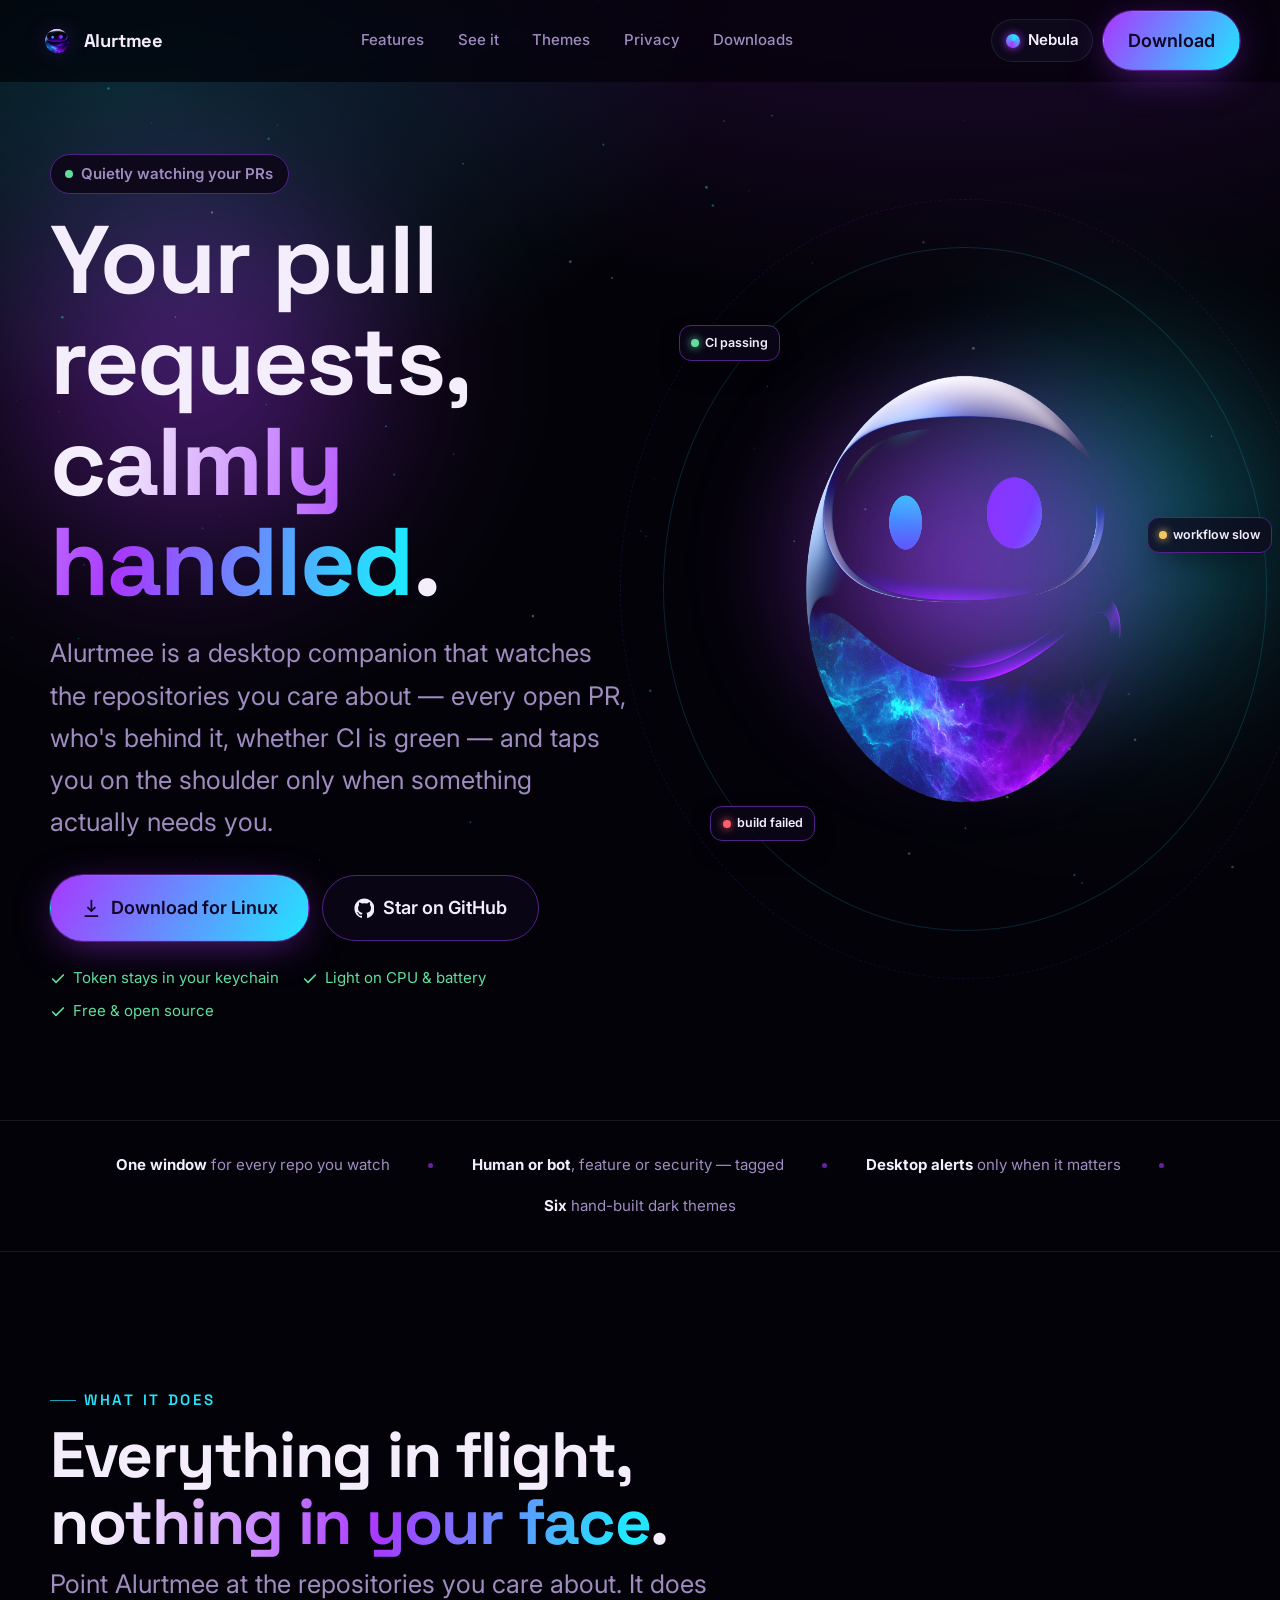
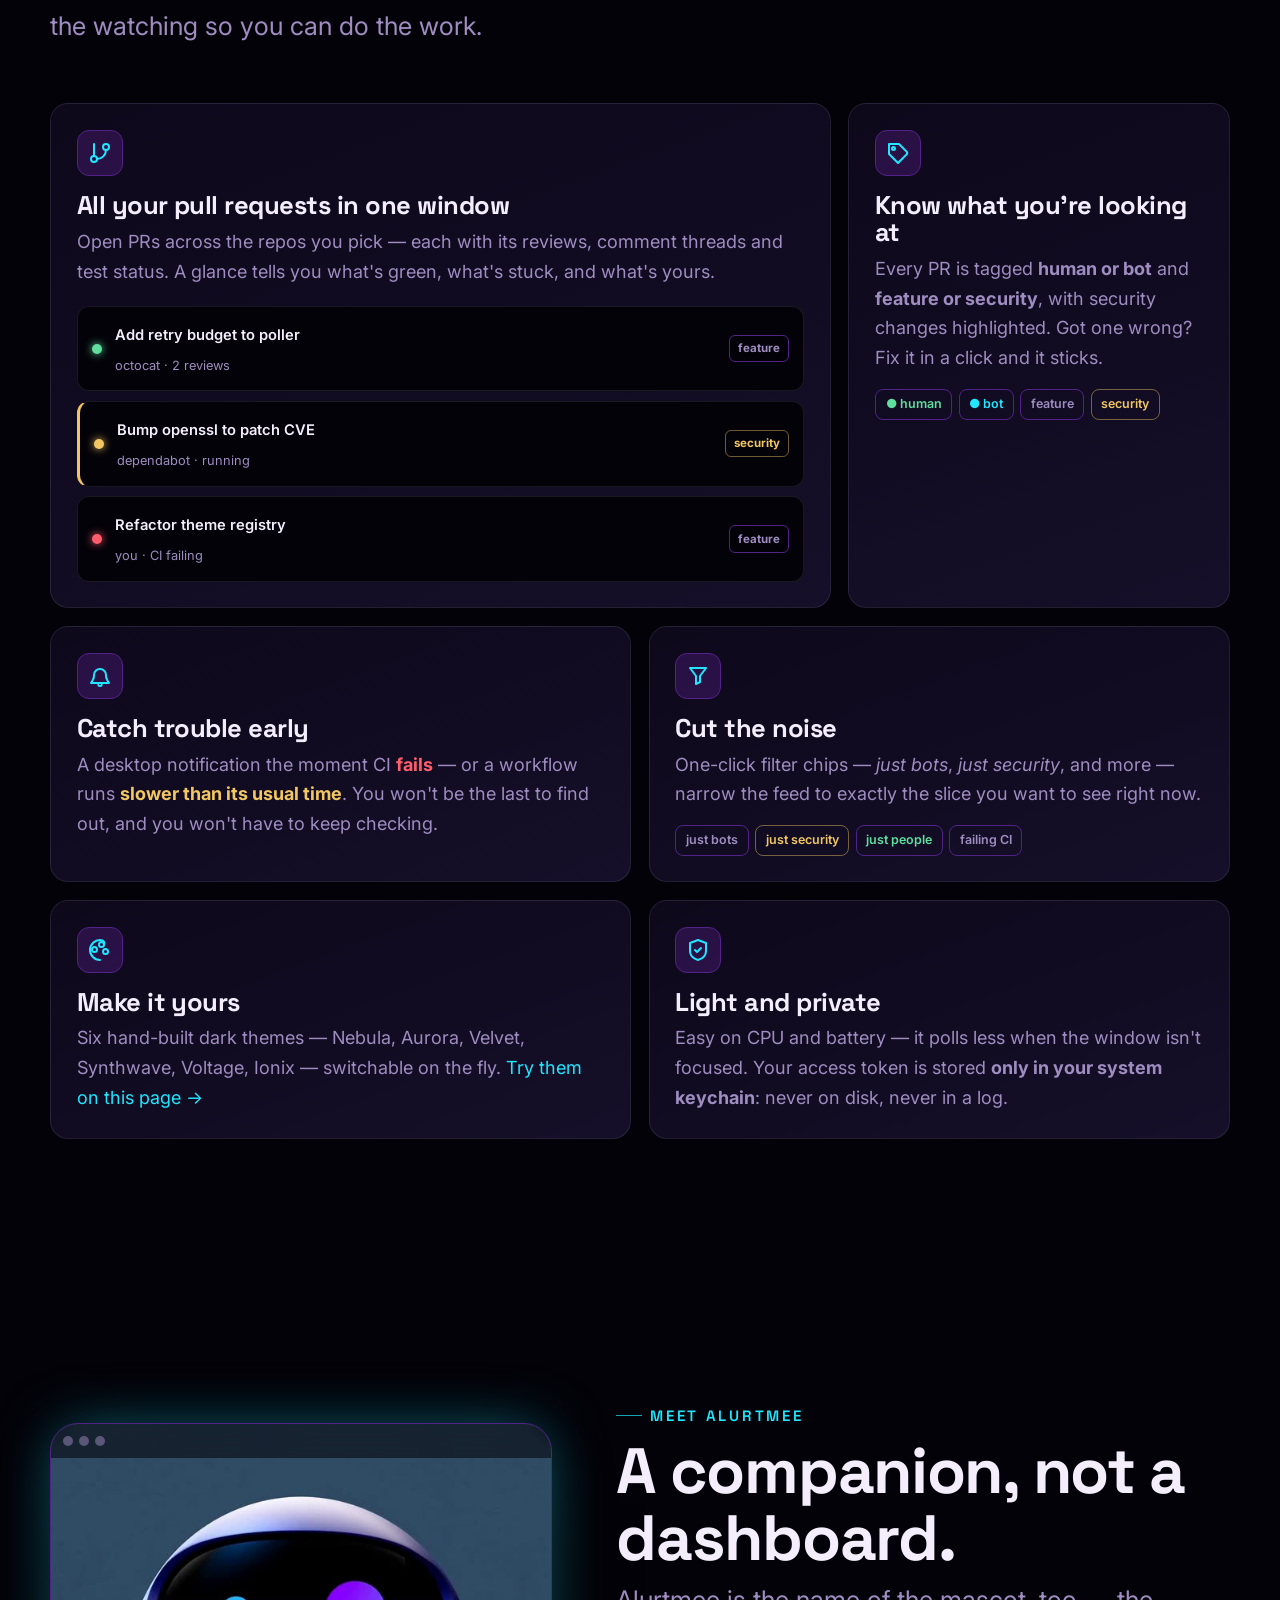
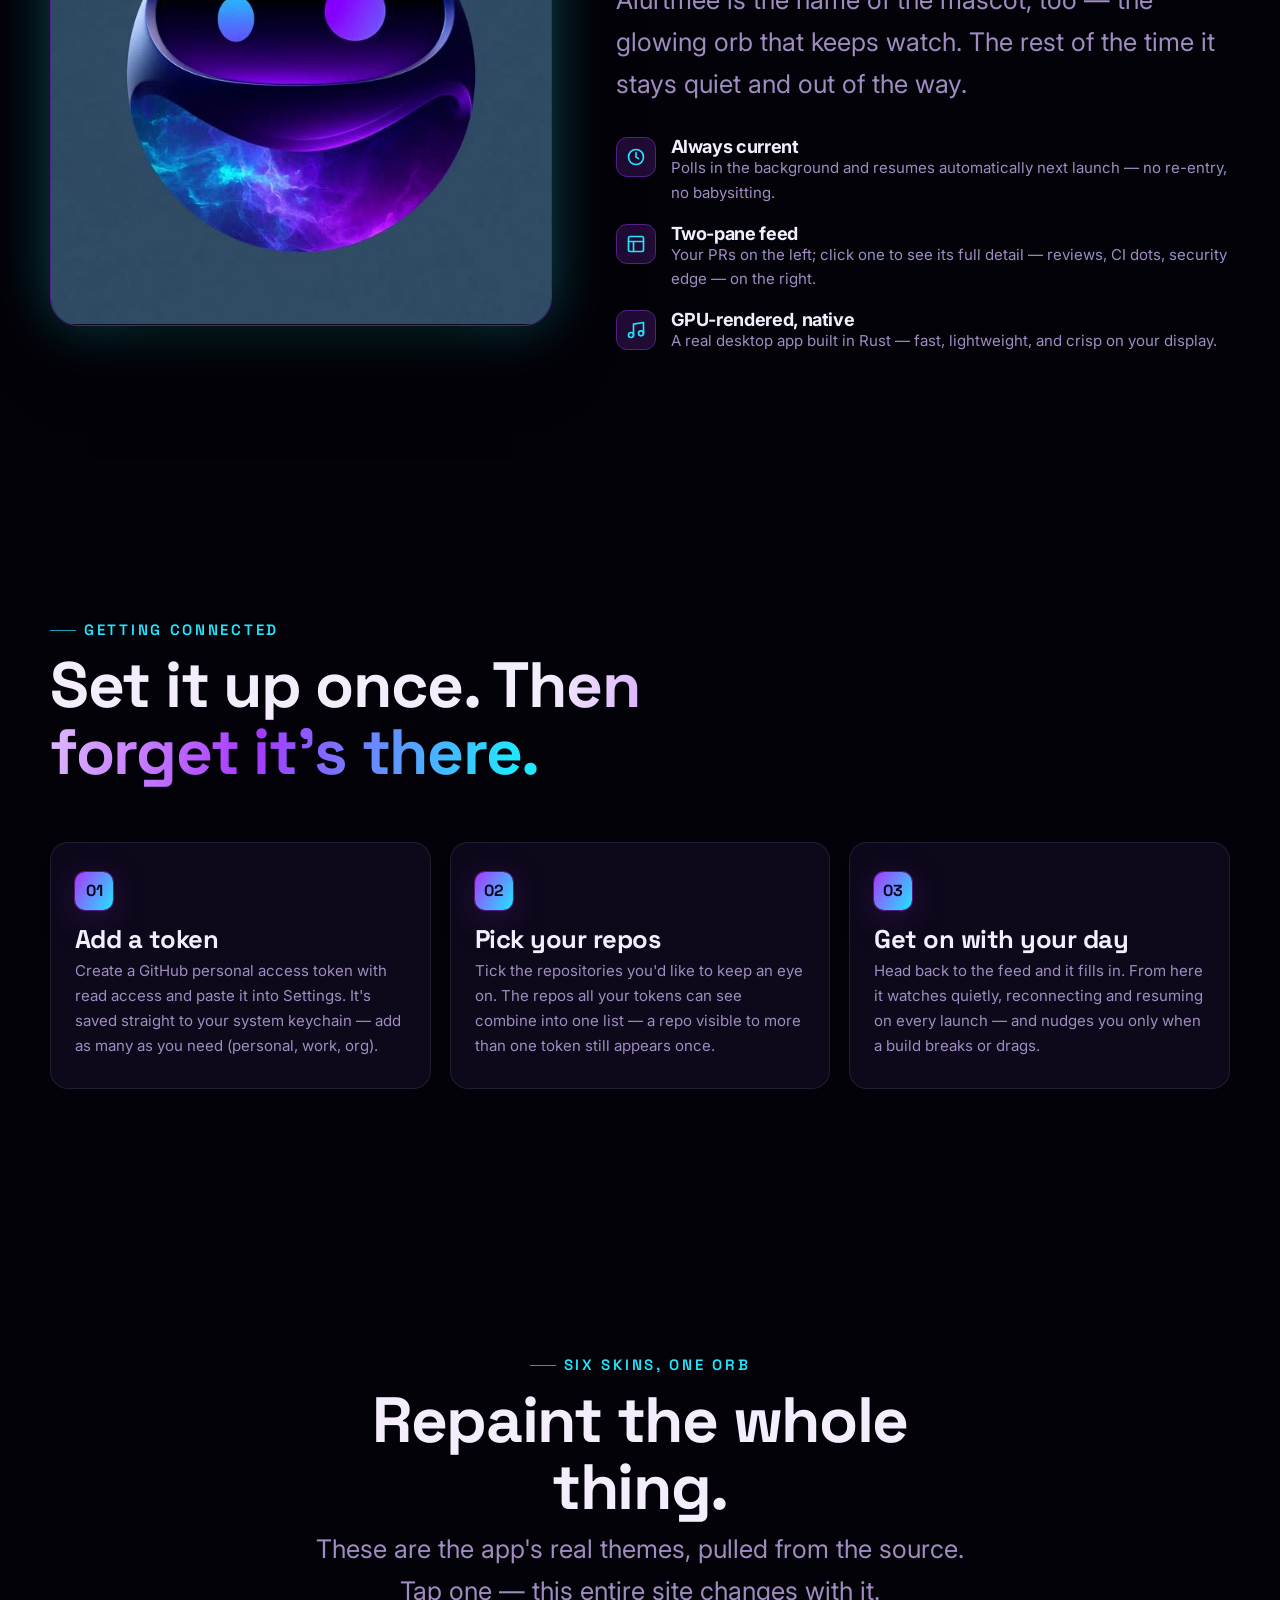
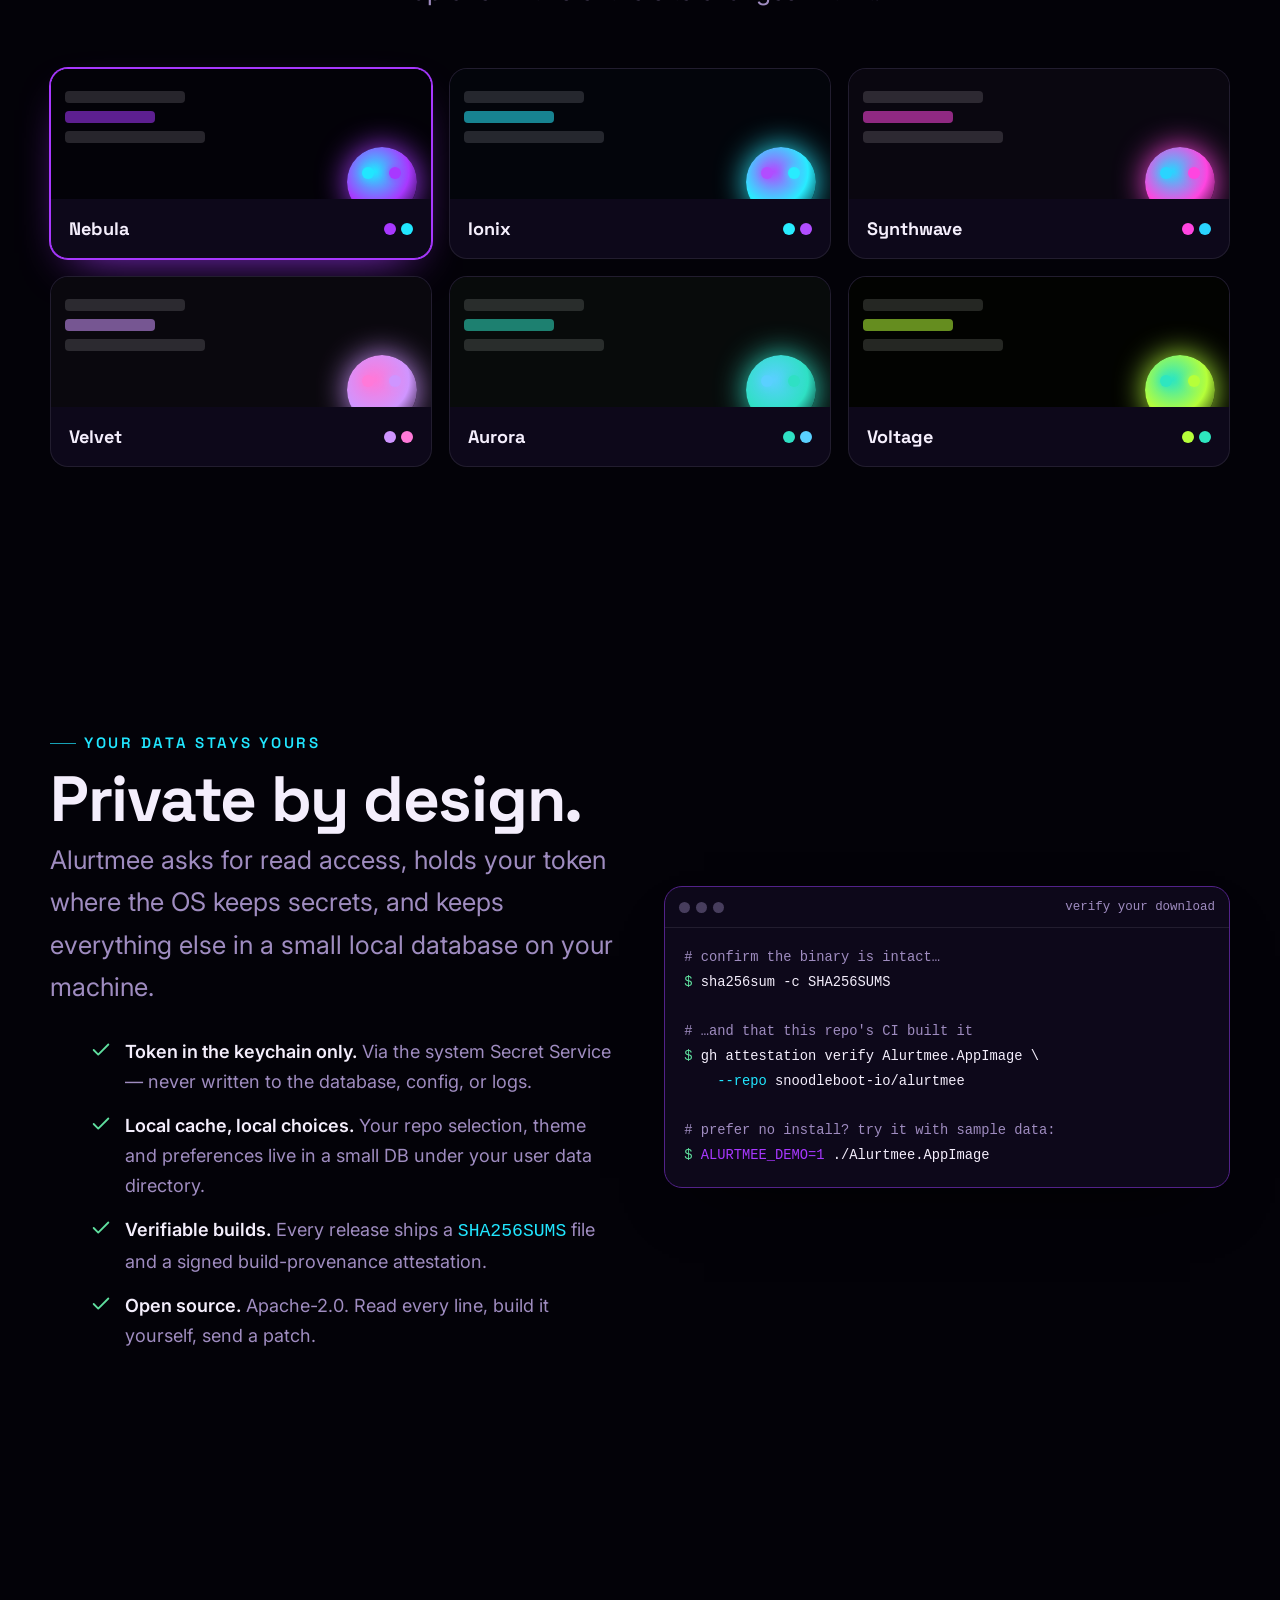
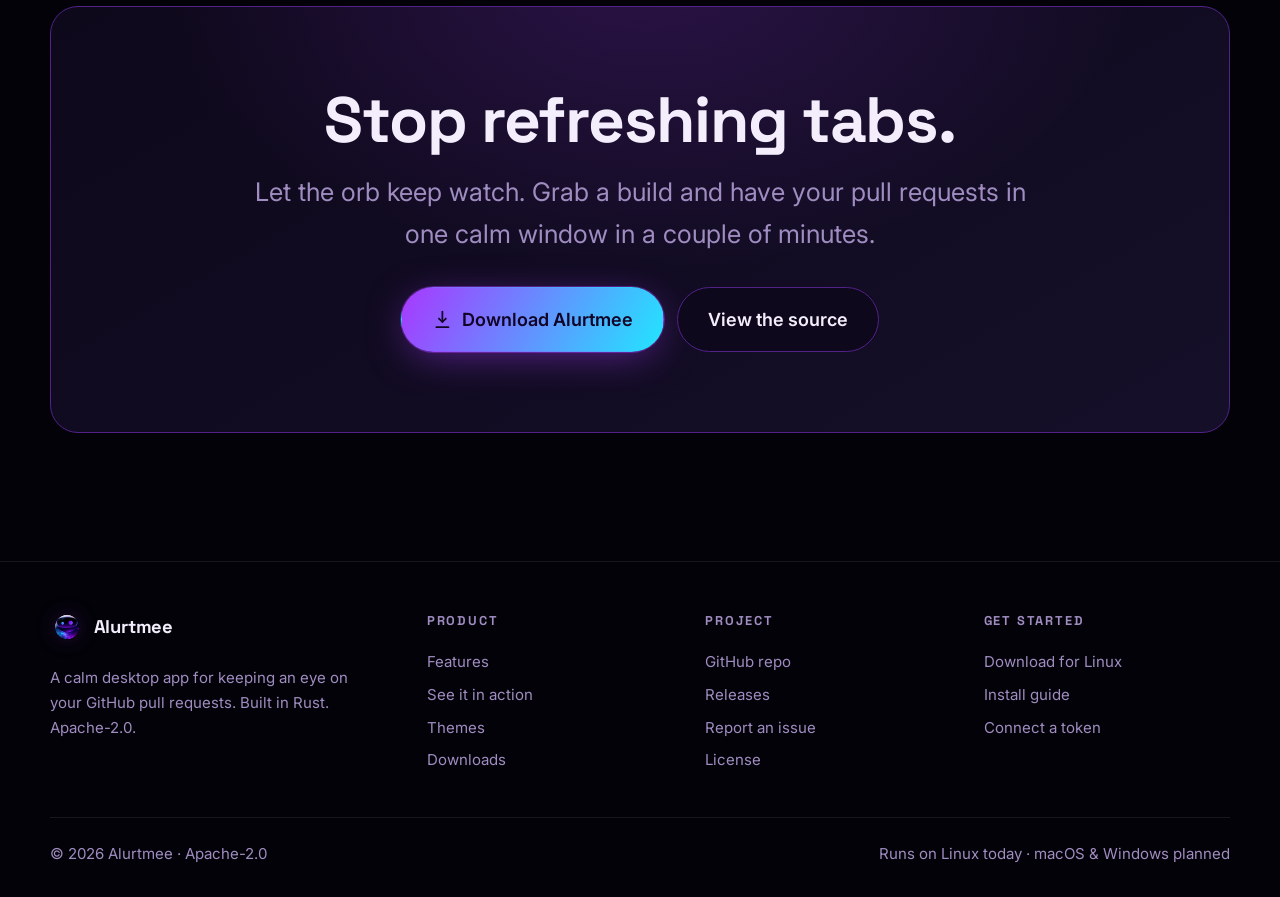
==== docs/index.html @ f8597722 "feat(site): add GitHub Pages marketing + downloads site A modern static site under docs/, themed on " ====
<!DOCTYPE html>
<html lang="en">
<head>
  <meta charset="UTF-8" />
  <meta name="viewport" content="width=device-width, initial-scale=1.0" />
  <title>Alurtmee — calm watch over your GitHub pull requests</title>
  <meta name="description" content="Alurtmee is a calm desktop app that keeps an eye on your GitHub pull requests — open PRs, reviews, CI status — and taps you on the shoulder only when something needs you." />
  <meta name="theme-color" content="#030208" />
  <link rel="icon" type="image/png" href="assets/img/logo-128.png" />
  <link rel="apple-touch-icon" href="assets/img/logo-128.png" />

  <!-- Open Graph -->
  <meta property="og:type" content="website" />
  <meta property="og:title" content="Alurtmee — calm watch over your GitHub pull requests" />
  <meta property="og:description" content="See every open PR, who's behind it, and whether CI is passing — in one quiet window. Get nudged only when a build fails or a workflow drags." />
  <meta property="og:image" content="assets/img/logo.png" />
  <meta name="twitter:card" content="summary_large_image" />

  <link rel="preconnect" href="https://fonts.googleapis.com" />
  <link rel="preconnect" href="https://fonts.gstatic.com" crossorigin />
  <link href="https://fonts.googleapis.com/css2?family=Inter:wght@400;500;600;700&family=Space+Grotesk:wght@500;600;700&display=swap" rel="stylesheet" />
  <link rel="stylesheet" href="assets/css/styles.css" />
  <script src="assets/js/main.js" defer></script>
</head>
<body>
  <div class="cosmos" aria-hidden="true"></div>
  <canvas class="stars" aria-hidden="true"></canvas>

  <!-- ============ NAV ============ -->
  <header class="nav">
    <a class="brand" href="index.html" aria-label="Alurtmee home">
      <img src="assets/img/logo-128.png" alt="" />
      <span>Alurtmee</span>
    </a>
    <nav class="nav-links" aria-label="Primary">
      <a href="#features">Features</a>
      <a href="#showcase">See it</a>
      <a href="#themes">Themes</a>
      <a href="#privacy">Privacy</a>
      <a href="downloads.html">Downloads</a>
    </nav>
    <div class="nav-actions">
      <details class="theme-switch">
        <summary aria-label="Switch theme">
          <span class="swatch" aria-hidden="true"></span>
          <span data-theme-label>Nebula</span>
        </summary>
        <div class="theme-menu" role="menu" aria-label="Theme">
          <button class="theme-opt" role="menuitemradio" data-theme-opt="nebula" style="--accent:#a838ff;--accent-2:#21e6ff">
            <span class="dot" style="background:#030208"><span style="--c:#21e6ff"></span></span><span class="name">Nebula</span>
            <svg class="check" width="16" height="16" viewBox="0 0 24 24" fill="none" stroke="currentColor" stroke-width="2.5" stroke-linecap="round" stroke-linejoin="round"><path d="M20 6 9 17l-5-5"/></svg>
          </button>
          <button class="theme-opt" role="menuitemradio" data-theme-opt="aurora">
            <span class="dot" style="background:#080b0b"></span><span class="name">Aurora</span>
            <svg class="check" width="16" height="16" viewBox="0 0 24 24" fill="none" stroke="currentColor" stroke-width="2.5" stroke-linecap="round" stroke-linejoin="round"><path d="M20 6 9 17l-5-5"/></svg>
          </button>
          <button class="theme-opt" role="menuitemradio" data-theme-opt="velvet">
            <span class="dot" style="background:#0a080e"></span><span class="name">Velvet</span>
            <svg class="check" width="16" height="16" viewBox="0 0 24 24" fill="none" stroke="currentColor" stroke-width="2.5" stroke-linecap="round" stroke-linejoin="round"><path d="M20 6 9 17l-5-5"/></svg>
          </button>
          <button class="theme-opt" role="menuitemradio" data-theme-opt="synthwave">
            <span class="dot" style="background:#0a0710"></span><span class="name">Synthwave</span>
            <svg class="check" width="16" height="16" viewBox="0 0 24 24" fill="none" stroke="currentColor" stroke-width="2.5" stroke-linecap="round" stroke-linejoin="round"><path d="M20 6 9 17l-5-5"/></svg>
          </button>
          <button class="theme-opt" role="menuitemradio" data-theme-opt="voltage">
            <span class="dot" style="background:#020301"></span><span class="name">Voltage</span>
            <svg class="check" width="16" height="16" viewBox="0 0 24 24" fill="none" stroke="currentColor" stroke-width="2.5" stroke-linecap="round" stroke-linejoin="round"><path d="M20 6 9 17l-5-5"/></svg>
          </button>
          <button class="theme-opt" role="menuitemradio" data-theme-opt="ionix">
            <span class="dot" style="background:#03050b"></span><span class="name">Ionix</span>
            <svg class="check" width="16" height="16" viewBox="0 0 24 24" fill="none" stroke="currentColor" stroke-width="2.5" stroke-linecap="round" stroke-linejoin="round"><path d="M20 6 9 17l-5-5"/></svg>
          </button>
        </div>
      </details>
      <a class="btn btn-primary hide-sm" href="downloads.html">Download</a>
      <button class="nav-toggle" aria-label="Menu" aria-expanded="false">
        <svg viewBox="0 0 24 24" fill="none" stroke="currentColor" stroke-width="2" stroke-linecap="round"><path d="M4 7h16M4 12h16M4 17h16"/></svg>
      </button>
    </div>
  </header>

  <main>
    <!-- ============ HERO ============ -->
    <section class="hero wrap">
      <div class="hero-grid">
        <div class="hero-copy">
          <span class="pill reveal in"><span class="dot-live"></span> Quietly watching your PRs</span>
          <h1>Your pull requests, <span class="gradient-text">calmly handled</span>.</h1>
          <p class="lede">Alurtmee is a desktop companion that watches the repositories you care about — every open PR, who's behind it, whether CI is green — and taps you on the shoulder only when something actually needs you.</p>
          <div class="hero-cta">
            <a class="btn btn-primary btn-lg" href="downloads.html">
              <svg viewBox="0 0 24 24" fill="none" stroke="currentColor" stroke-width="2" stroke-linecap="round" stroke-linejoin="round"><path d="M12 3v12"/><path d="m8 11 4 4 4-4"/><path d="M5 21h14"/></svg>
              Download for Linux
            </a>
            <a class="btn btn-ghost btn-lg" href="https://github.com/snoodleboot-io/alurtmee" target="_blank" rel="noopener">
              <svg viewBox="0 0 24 24" fill="currentColor"><path d="M12 .5C5.7.5.5 5.7.5 12c0 5.1 3.3 9.4 7.9 10.9.6.1.8-.2.8-.5v-2c-3.2.7-3.9-1.4-3.9-1.4-.5-1.3-1.3-1.7-1.3-1.7-1.1-.7.1-.7.1-.7 1.2.1 1.8 1.2 1.8 1.2 1 1.8 2.7 1.3 3.4 1 .1-.8.4-1.3.7-1.6-2.6-.3-5.3-1.3-5.3-5.8 0-1.3.5-2.3 1.2-3.1-.1-.3-.5-1.5.1-3.1 0 0 1-.3 3.3 1.2a11.5 11.5 0 0 1 6 0C17.3 4.6 18.3 5 18.3 5c.6 1.6.2 2.8.1 3.1.8.8 1.2 1.8 1.2 3.1 0 4.5-2.7 5.5-5.3 5.8.4.4.8 1.1.8 2.2v3.3c0 .3.2.6.8.5 4.6-1.5 7.9-5.8 7.9-10.9C23.5 5.7 18.3.5 12 .5Z"/></svg>
              Star on GitHub
            </a>
          </div>
          <div class="hero-meta">
            <span class="ok"><svg width="16" height="16" viewBox="0 0 24 24" fill="none" stroke="currentColor" stroke-width="2.5" stroke-linecap="round" stroke-linejoin="round"><path d="M20 6 9 17l-5-5"/></svg> Token stays in your keychain</span>
            <span class="ok"><svg width="16" height="16" viewBox="0 0 24 24" fill="none" stroke="currentColor" stroke-width="2.5" stroke-linecap="round" stroke-linejoin="round"><path d="M20 6 9 17l-5-5"/></svg> Light on CPU &amp; battery</span>
            <span class="ok"><svg width="16" height="16" viewBox="0 0 24 24" fill="none" stroke="currentColor" stroke-width="2.5" stroke-linecap="round" stroke-linejoin="round"><path d="M20 6 9 17l-5-5"/></svg> Free &amp; open source</span>
          </div>
        </div>

        <div class="orb-stage" aria-hidden="true">
          <div class="orb-ring r3"></div>
          <div class="orb-ring r2"></div>
          <img class="orb" src="assets/img/logo.png" alt="" width="600" height="600" />
          <span class="orb-chip c1"><span class="s s-green"></span> CI passing</span>
          <span class="orb-chip c2"><span class="s s-gold"></span> workflow slow</span>
          <span class="orb-chip c3"><span class="s s-red"></span> build failed</span>
        </div>
      </div>
    </section>

    <!-- ============ TRUST STRIP ============ -->
    <div class="trust">
      <div class="wrap trust-row">
        <span><b>One window</b> for every repo you watch</span><span class="sep"></span>
        <span><b>Human or bot</b>, feature or security — tagged</span><span class="sep"></span>
        <span><b>Desktop alerts</b> only when it matters</span><span class="sep"></span>
        <span><b>Six</b> hand-built dark themes</span>
      </div>
    </div>

    <!-- ============ FEATURES (bento) ============ -->
    <section id="features" class="wrap">
      <div class="head reveal">
        <span class="eyebrow">What it does</span>
        <h2 class="section-title">Everything in flight, <span class="gradient-text">nothing in your face</span>.</h2>
        <p class="lede">Point Alurtmee at the repositories you care about. It does the watching so you can do the work.</p>
      </div>

      <div class="bento">
        <!-- Big feature card with PR mock -->
        <article class="card span-4 reveal">
          <div class="ico">
            <svg viewBox="0 0 24 24" fill="none" stroke="currentColor" stroke-width="2" stroke-linecap="round" stroke-linejoin="round"><path d="M6 3v12"/><circle cx="18" cy="6" r="3"/><circle cx="6" cy="18" r="3"/><path d="M18 9a9 9 0 0 1-9 9"/></svg>
          </div>
          <h3>All your pull requests in one window</h3>
          <p>Open PRs across the repos you pick — each with its reviews, comment threads and test status. A glance tells you what's green, what's stuck, and what's yours.</p>
          <div class="pr-mock">
            <div class="pr-row">
              <span class="ci s-green"></span>
              <span><span class="t">Add retry budget to poller</span><br><span class="by">octocat · 2 reviews</span></span>
              <span class="kind">feature</span>
            </div>
            <div class="pr-row sec">
              <span class="ci s-gold"></span>
              <span><span class="t">Bump openssl to patch CVE</span><br><span class="by">dependabot · running</span></span>
              <span class="kind" style="color:var(--gold);border-color:color-mix(in srgb,var(--gold) 45%,transparent)">security</span>
            </div>
            <div class="pr-row">
              <span class="ci s-red"></span>
              <span><span class="t">Refactor theme registry</span><br><span class="by">you · CI failing</span></span>
              <span class="kind">feature</span>
            </div>
          </div>
        </article>

        <!-- Tagging -->
        <article class="card span-2 reveal" data-d="1">
          <div class="ico">
            <svg viewBox="0 0 24 24" fill="none" stroke="currentColor" stroke-width="2" stroke-linecap="round" stroke-linejoin="round"><path d="M20.6 13.4 12 22l-9-9V3h10l7.6 7.6a2 2 0 0 1 0 2.8Z"/><circle cx="7.5" cy="7.5" r="1.5"/></svg>
          </div>
          <h3>Know what you're looking at</h3>
          <p>Every PR is tagged <b>human or bot</b> and <b>feature or security</b>, with security changes highlighted. Got one wrong? Fix it in a click and it sticks.</p>
          <div class="taglist">
            <span class="tag human">● human</span>
            <span class="tag bot">● bot</span>
            <span class="tag">feature</span>
            <span class="tag sec">security</span>
          </div>
        </article>

        <!-- Alerts -->
        <article class="card span-3 reveal">
          <div class="ico">
            <svg viewBox="0 0 24 24" fill="none" stroke="currentColor" stroke-width="2" stroke-linecap="round" stroke-linejoin="round"><path d="M10.3 21a1.9 1.9 0 0 0 3.4 0"/><path d="M21 19H3l1.6-2.6A8 8 0 0 0 6 11a6 6 0 0 1 12 0 8 8 0 0 0 1.4 5.4Z"/></svg>
          </div>
          <h3>Catch trouble early</h3>
          <p>A desktop notification the moment CI <b style="color:var(--red)">fails</b> — or a workflow runs <b style="color:var(--gold)">slower than its usual time</b>. You won't be the last to find out, and you won't have to keep checking.</p>
        </article>

        <!-- Filters -->
        <article class="card span-3 reveal" data-d="1">
          <div class="ico">
            <svg viewBox="0 0 24 24" fill="none" stroke="currentColor" stroke-width="2" stroke-linecap="round" stroke-linejoin="round"><path d="M4 4h16l-6 8v6l-4 2v-8L4 4Z"/></svg>
          </div>
          <h3>Cut the noise</h3>
          <p>One-click filter chips — <i>just bots</i>, <i>just security</i>, and more — narrow the feed to exactly the slice you want to see right now.</p>
          <div class="taglist">
            <span class="tag">just bots</span>
            <span class="tag sec">just security</span>
            <span class="tag human">just people</span>
            <span class="tag">failing CI</span>
          </div>
        </article>

        <!-- Themes -->
        <article class="card span-3 reveal">
          <div class="ico">
            <svg viewBox="0 0 24 24" fill="none" stroke="currentColor" stroke-width="2" stroke-linecap="round" stroke-linejoin="round"><circle cx="13.5" cy="6.5" r="2.5"/><circle cx="6.5" cy="11.5" r="2.5"/><circle cx="17.5" cy="13.5" r="2.5"/><path d="M12 22a10 10 0 1 1 0-20c4 0 5 2.5 4 5"/></svg>
          </div>
          <h3>Make it yours</h3>
          <p>Six hand-built dark themes — Nebula, Aurora, Velvet, Synthwave, Voltage, Ionix — switchable on the fly. <a href="#themes" style="color:var(--accent-2)">Try them on this page →</a></p>
        </article>

        <!-- Privacy -->
        <article class="card span-3 reveal" data-d="1">
          <div class="ico">
            <svg viewBox="0 0 24 24" fill="none" stroke="currentColor" stroke-width="2" stroke-linecap="round" stroke-linejoin="round"><path d="M12 22c5-1.5 8-4 8-9V5l-8-3-8 3v8c0 5 3 7.5 8 9Z"/><path d="M9 12l2 2 4-4"/></svg>
          </div>
          <h3>Light and private</h3>
          <p>Easy on CPU and battery — it polls less when the window isn't focused. Your access token is stored <b>only in your system keychain</b>: never on disk, never in a log.</p>
        </article>
      </div>
    </section>

    <!-- ============ SHOWCASE (video) ============ -->
    <section id="showcase" class="wrap">
      <div class="showcase-grid">
        <div class="video-frame reveal">
          <div class="bar"><i></i><i></i><i></i></div>
          <video src="assets/video/orb.mp4" poster="assets/img/orb-poster.jpg" autoplay muted loop playsinline></video>
        </div>
        <div class="reveal" data-d="1">
          <span class="eyebrow">Meet Alurtmee</span>
          <h2 class="section-title">A companion, not a dashboard.</h2>
          <p class="lede" style="margin-bottom:2rem">Alurtmee is the name of the mascot, too — the glowing orb that keeps watch. The rest of the time it stays quiet and out of the way.</p>
          <div class="facts">
            <div class="fact">
              <span class="fi"><svg viewBox="0 0 24 24" fill="none" stroke="currentColor" stroke-width="2" stroke-linecap="round" stroke-linejoin="round"><circle cx="12" cy="12" r="9"/><path d="M12 7v5l3 2"/></svg></span>
              <div><h3>Always current</h3><p>Polls in the background and resumes automatically next launch — no re-entry, no babysitting.</p></div>
            </div>
            <div class="fact">
              <span class="fi"><svg viewBox="0 0 24 24" fill="none" stroke="currentColor" stroke-width="2" stroke-linecap="round" stroke-linejoin="round"><rect x="3" y="3" width="18" height="18" rx="2"/><path d="M3 9h18M9 21V9"/></svg></span>
              <div><h3>Two-pane feed</h3><p>Your PRs on the left; click one to see its full detail — reviews, CI dots, security edge — on the right.</p></div>
            </div>
            <div class="fact">
              <span class="fi"><svg viewBox="0 0 24 24" fill="none" stroke="currentColor" stroke-width="2" stroke-linecap="round" stroke-linejoin="round"><path d="M9 18V5l12-2v13"/><circle cx="6" cy="18" r="3"/><circle cx="18" cy="16" r="3"/></svg></span>
              <div><h3>GPU-rendered, native</h3><p>A real desktop app built in Rust — fast, lightweight, and crisp on your display.</p></div>
            </div>
          </div>
        </div>
      </div>
    </section>

    <!-- ============ HOW IT WORKS ============ -->
    <section id="how" class="wrap">
      <div class="head reveal">
        <span class="eyebrow">Getting connected</span>
        <h2 class="section-title">Set it up once. <span class="gradient-text">Then forget it's there.</span></h2>
      </div>
      <div class="steps">
        <div class="step reveal">
          <h3>Add a token</h3>
          <p>Create a GitHub personal access token with read access and paste it into Settings. It's saved straight to your system keychain — add as many as you need (personal, work, org).</p>
        </div>
        <div class="step reveal" data-d="1">
          <h3>Pick your repos</h3>
          <p>Tick the repositories you'd like to keep an eye on. The repos all your tokens can see combine into one list — a repo visible to more than one token still appears once.</p>
        </div>
        <div class="step reveal" data-d="2">
          <h3>Get on with your day</h3>
          <p>Head back to the feed and it fills in. From here it watches quietly, reconnecting and resuming on every launch — and nudges you only when a build breaks or drags.</p>
        </div>
      </div>
    </section>

    <!-- ============ THEMES ============ -->
    <section id="themes" class="wrap">
      <div class="head center reveal">
        <span class="eyebrow">Six skins, one orb</span>
        <h2 class="section-title">Repaint the whole thing.</h2>
        <p class="lede" style="margin-inline:auto">These are the app's real themes, pulled from the source. Tap one — this entire site changes with it.</p>
      </div>
      <div class="theme-gallery">
        <!-- Each card carries its palette via inline custom props -->
        <button class="theme-card reveal" data-theme-card="nebula" aria-pressed="true" style="--tc-accent:#a838ff;--tc-accent2:#21e6ff;--tc-bg:#030208;--tc-text:#f4eefc">
          <div class="theme-preview" style="background:#030208">
            <span class="mini-row a"></span><span class="mini-row b"></span><span class="mini-row c"></span><span class="mini-orb"></span>
          </div>
          <div class="tmeta"><b>Nebula</b><span class="dots"><i style="background:#a838ff"></i><i style="background:#21e6ff"></i></span></div>
        </button>
        <button class="theme-card reveal" data-d="1" data-theme-card="ionix" style="--tc-accent:#28ecff;--tc-accent2:#b14dff;--tc-bg:#03050b;--tc-text:#e9f2fb">
          <div class="theme-preview" style="background:#03050b">
            <span class="mini-row a"></span><span class="mini-row b"></span><span class="mini-row c"></span><span class="mini-orb"></span>
          </div>
          <div class="tmeta"><b>Ionix</b><span class="dots"><i style="background:#28ecff"></i><i style="background:#b14dff"></i></span></div>
        </button>
        <button class="theme-card reveal" data-d="2" data-theme-card="synthwave" style="--tc-accent:#ff45e0;--tc-accent2:#2ad4ff;--tc-bg:#0a0710;--tc-text:#f6eef7">
          <div class="theme-preview" style="background:#0a0710">
            <span class="mini-row a"></span><span class="mini-row b"></span><span class="mini-row c"></span><span class="mini-orb"></span>
          </div>
          <div class="tmeta"><b>Synthwave</b><span class="dots"><i style="background:#ff45e0"></i><i style="background:#2ad4ff"></i></span></div>
        </button>
        <button class="theme-card reveal" data-theme-card="velvet" style="--tc-accent:#cf95ff;--tc-accent2:#ff79d9;--tc-bg:#0a080e;--tc-text:#f1ecf7">
          <div class="theme-preview" style="background:#0a080e">
            <span class="mini-row a"></span><span class="mini-row b"></span><span class="mini-row c"></span><span class="mini-orb"></span>
          </div>
          <div class="tmeta"><b>Velvet</b><span class="dots"><i style="background:#cf95ff"></i><i style="background:#ff79d9"></i></span></div>
        </button>
        <button class="theme-card reveal" data-d="1" data-theme-card="aurora" style="--tc-accent:#2fe0c4;--tc-accent2:#5ad0ff;--tc-bg:#080b0b;--tc-text:#eaf3ef">
          <div class="theme-preview" style="background:#080b0b">
            <span class="mini-row a"></span><span class="mini-row b"></span><span class="mini-row c"></span><span class="mini-orb"></span>
          </div>
          <div class="tmeta"><b>Aurora</b><span class="dots"><i style="background:#2fe0c4"></i><i style="background:#5ad0ff"></i></span></div>
        </button>
        <button class="theme-card reveal" data-d="2" data-theme-card="voltage" style="--tc-accent:#b6ff3a;--tc-accent2:#2ee6c0;--tc-bg:#020301;--tc-text:#eef4e7">
          <div class="theme-preview" style="background:#020301">
            <span class="mini-row a"></span><span class="mini-row b"></span><span class="mini-row c"></span><span class="mini-orb"></span>
          </div>
          <div class="tmeta"><b>Voltage</b><span class="dots"><i style="background:#b6ff3a"></i><i style="background:#2ee6c0"></i></span></div>
        </button>
      </div>
    </section>

    <!-- ============ PRIVACY ============ -->
    <section id="privacy" class="wrap">
      <div class="split">
        <div class="reveal">
          <span class="eyebrow">Your data stays yours</span>
          <h2 class="section-title">Private by design.</h2>
          <p class="lede" style="margin-bottom:1.8rem">Alurtmee asks for read access, holds your token where the OS keeps secrets, and keeps everything else in a small local database on your machine.</p>
          <ul class="shield-list">
            <li><svg viewBox="0 0 24 24" fill="none" stroke="currentColor" stroke-width="2" stroke-linecap="round" stroke-linejoin="round"><path d="M20 6 9 17l-5-5"/></svg><span><b>Token in the keychain only.</b> Via the system Secret Service — never written to the database, config, or logs.</span></li>
            <li><svg viewBox="0 0 24 24" fill="none" stroke="currentColor" stroke-width="2" stroke-linecap="round" stroke-linejoin="round"><path d="M20 6 9 17l-5-5"/></svg><span><b>Local cache, local choices.</b> Your repo selection, theme and preferences live in a small DB under your user data directory.</span></li>
            <li><svg viewBox="0 0 24 24" fill="none" stroke="currentColor" stroke-width="2" stroke-linecap="round" stroke-linejoin="round"><path d="M20 6 9 17l-5-5"/></svg><span><b>Verifiable builds.</b> Every release ships a <code style="font-family:ui-monospace,monospace;color:var(--accent-2)">SHA256SUMS</code> file and a signed build-provenance attestation.</span></li>
            <li><svg viewBox="0 0 24 24" fill="none" stroke="currentColor" stroke-width="2" stroke-linecap="round" stroke-linejoin="round"><path d="M20 6 9 17l-5-5"/></svg><span><b>Open source.</b> Apache-2.0. Read every line, build it yourself, send a patch.</span></li>
          </ul>
        </div>
        <div class="code-card reveal" data-d="1">
          <div class="bar"><i></i><i></i><i></i><span>verify your download</span></div>
          <pre><code><span class="c"># confirm the binary is intact…</span>
<span class="g">$</span> sha256sum -c SHA256SUMS

<span class="c"># …and that this repo's CI built it</span>
<span class="g">$</span> gh attestation verify Alurtmee.AppImage \
    <span class="a">--repo</span> snoodleboot-io/alurtmee

<span class="c"># prefer no install? try it with sample data:</span>
<span class="g">$</span> <span class="k">ALURTMEE_DEMO=1</span> ./Alurtmee.AppImage</code></pre>
        </div>
      </div>
    </section>

    <!-- ============ CTA ============ -->
    <section class="wrap cta-band">
      <div class="cta-inner reveal">
        <h2>Stop refreshing tabs.</h2>
        <p>Let the orb keep watch. Grab a build and have your pull requests in one calm window in a couple of minutes.</p>
        <div class="hero-cta">
          <a class="btn btn-primary btn-lg" href="downloads.html">
            <svg viewBox="0 0 24 24" fill="none" stroke="currentColor" stroke-width="2" stroke-linecap="round" stroke-linejoin="round"><path d="M12 3v12"/><path d="m8 11 4 4 4-4"/><path d="M5 21h14"/></svg>
            Download Alurtmee
          </a>
          <a class="btn btn-ghost btn-lg" href="https://github.com/snoodleboot-io/alurtmee" target="_blank" rel="noopener">View the source</a>
        </div>
      </div>
    </section>
  </main>

  <!-- ============ FOOTER ============ -->
  <footer>
    <div class="wrap">
      <div class="foot-grid">
        <div class="foot-brand">
          <a class="brand" href="index.html"><img src="assets/img/logo-128.png" alt="" /><span>Alurtmee</span></a>
          <p>A calm desktop app for keeping an eye on your GitHub pull requests. Built in Rust. Apache-2.0.</p>
        </div>
        <div class="foot-col">
          <h4>Product</h4>
          <a href="#features">Features</a>
          <a href="#showcase">See it in action</a>
          <a href="#themes">Themes</a>
          <a href="downloads.html">Downloads</a>
        </div>
        <div class="foot-col">
          <h4>Project</h4>
          <a href="https://github.com/snoodleboot-io/alurtmee" target="_blank" rel="noopener">GitHub repo</a>
          <a href="https://github.com/snoodleboot-io/alurtmee/releases" target="_blank" rel="noopener">Releases</a>
          <a href="https://github.com/snoodleboot-io/alurtmee/issues" target="_blank" rel="noopener">Report an issue</a>
          <a href="https://github.com/snoodleboot-io/alurtmee/blob/main/LICENSE" target="_blank" rel="noopener">License</a>
        </div>
        <div class="foot-col">
          <h4>Get started</h4>
          <a href="downloads.html">Download for Linux</a>
          <a href="https://github.com/snoodleboot-io/alurtmee#installing" target="_blank" rel="noopener">Install guide</a>
          <a href="https://github.com/snoodleboot-io/alurtmee#getting-connected" target="_blank" rel="noopener">Connect a token</a>
        </div>
      </div>
      <div class="foot-bottom">
        <span>© <span data-year>2026</span> Alurtmee · Apache-2.0</span>
        <span>Runs on Linux today · macOS &amp; Windows planned</span>
      </div>
    </div>
  </footer>
</body>
</html>
---- docs/assets/css/styles.css ----
/* ============================================================================
   Alurtmee — site styles
   A modern, neon-on-void aesthetic pulled straight from the mascot orb.
   Theming mirrors the app's six in-app skins (theme.rs) via [data-theme].
   ========================================================================= */

/* ---- Design tokens ------------------------------------------------------ */
:root {
  /* Default skin = Nebula (the brand theme), values from crates/app/src/theme.rs */
  --bg: #030208;
  --surface: #0d081a;
  --surface-2: #150f29;
  --border: #3a1c68;
  --text: #f4eefc;
  --muted: #9f8cc0;
  --accent: #a838ff;
  --accent-2: #21e6ff;
  --accent-text: #120426;
  --gold: #f2c762;
  --green: #5fde9e;
  --red: #ff5d6c;

  /* Derived */
  --accent-soft: color-mix(in srgb, var(--accent) 18%, transparent);
  --accent-2-soft: color-mix(in srgb, var(--accent-2) 16%, transparent);
  --glass: color-mix(in srgb, var(--surface) 70%, transparent);
  --glass-border: color-mix(in srgb, var(--accent) 22%, var(--border));
  --hairline: color-mix(in srgb, var(--text) 9%, transparent);

  /* Type — fluid */
  --font: "Inter", "Segoe UI", system-ui, -apple-system, BlinkMacSystemFont, sans-serif;
  --font-display: "Space Grotesk", var(--font);
  --step--1: clamp(0.83rem, 0.78rem + 0.2vw, 0.95rem);
  --step-0: clamp(1rem, 0.95rem + 0.25vw, 1.13rem);
  --step-1: clamp(1.25rem, 1.1rem + 0.7vw, 1.6rem);
  --step-2: clamp(1.7rem, 1.4rem + 1.4vw, 2.5rem);
  --step-3: clamp(2.3rem, 1.7rem + 2.9vw, 4rem);
  --step-4: clamp(3rem, 2rem + 5vw, 6.5rem);

  /* Space + shape */
  --radius: 18px;
  --radius-lg: 28px;
  --radius-sm: 12px;
  --maxw: 1180px;
  --gut: clamp(1.1rem, 4vw, 2.5rem);
  --ease: cubic-bezier(0.22, 1, 0.36, 1);

  /* Glows */
  --glow-accent: 0 0 0 1px color-mix(in srgb, var(--accent) 40%, transparent),
                 0 8px 40px -8px color-mix(in srgb, var(--accent) 55%, transparent);
  --glow-2: 0 0 60px -10px color-mix(in srgb, var(--accent-2) 50%, transparent);

  color-scheme: dark;
}

/* ---- Per-skin overrides (data-theme on <html>) -------------------------- */
[data-theme="aurora"] {
  --bg: #080b0b; --surface: #101816; --surface-2: #16221f; --border: #1f302d;
  --text: #eaf3ef; --muted: #86a39b; --accent: #2fe0c4; --accent-2: #5ad0ff;
  --accent-text: #042019; --gold: #f3cf73; --green: #5fd99a; --red: #f76d6d;
}
[data-theme="velvet"] {
  --bg: #0a080e; --surface: #15121d; --surface-2: #1e1a29; --border: #2a2338;
  --text: #f1ecf7; --muted: #a294b4; --accent: #cf95ff; --accent-2: #ff79d9;
  --accent-text: #1b0f29; --gold: #f0c674; --green: #7ad99a; --red: #f76d6d;
}
[data-theme="synthwave"] {
  --bg: #0a0710; --surface: #160f1d; --surface-2: #20162b; --border: #2e1f3a;
  --text: #f6eef7; --muted: #a98fb0; --accent: #ff45e0; --accent-2: #2ad4ff;
  --accent-text: #21041c; --gold: #f3cf6a; --green: #56e0a0; --red: #ff5d6c;
}
[data-theme="voltage"] {
  --bg: #020301; --surface: #070903; --surface-2: #0e1307; --border: #26311b;
  --text: #eef4e7; --muted: #8b977d; --accent: #b6ff3a; --accent-2: #2ee6c0;
  --accent-text: #16210a; --gold: #f0c560; --green: #52d98a; --red: #ff5d6c;
}
[data-theme="ionix"] {
  --bg: #03050b; --surface: #0b101e; --surface-2: #11182e; --border: #2b265c;
  --text: #e9f2fb; --muted: #8c96be; --accent: #28ecff; --accent-2: #b14dff;
  --accent-text: #021a21; --gold: #f3cf6a; --green: #57e0a0; --red: #ff5d6c;
}

/* ---- Reset -------------------------------------------------------------- */
*, *::before, *::after { box-sizing: border-box; }
* { margin: 0; }
html { -webkit-text-size-adjust: 100%; scroll-behavior: smooth; }
@media (prefers-reduced-motion: reduce) {
  html { scroll-behavior: auto; }
  *, *::before, *::after { animation-duration: 0.001ms !important; animation-iteration-count: 1 !important; transition-duration: 0.001ms !important; }
}
body {
  font-family: var(--font);
  font-size: var(--step-0);
  line-height: 1.65;
  color: var(--text);
  background: var(--bg);
  -webkit-font-smoothing: antialiased;
  text-rendering: optimizeLegibility;
  overflow-x: hidden;
  transition: background 0.6s var(--ease), color 0.6s var(--ease);
}
img, svg, video { display: block; max-width: 100%; }
a { color: inherit; text-decoration: none; }
button { font: inherit; color: inherit; cursor: pointer; }
:focus-visible { outline: 2px solid var(--accent-2); outline-offset: 3px; border-radius: 6px; }
::selection { background: var(--accent); color: var(--accent-text); }

/* ---- Animated cosmic backdrop ------------------------------------------ */
.cosmos {
  position: fixed; inset: 0; z-index: -2; overflow: hidden; pointer-events: none;
  background:
    radial-gradient(120% 80% at 75% -10%, var(--accent-soft), transparent 55%),
    radial-gradient(90% 70% at 10% 10%, var(--accent-2-soft), transparent 50%),
    var(--bg);
  transition: background 0.6s var(--ease);
}
.cosmos::before,
.cosmos::after {
  content: ""; position: absolute; border-radius: 50%;
  filter: blur(70px); opacity: 0.5; mix-blend-mode: screen;
}
.cosmos::before {
  width: 46vw; height: 46vw; left: -8vw; top: 8vh;
  background: radial-gradient(circle, var(--accent), transparent 65%);
  animation: drift1 26s ease-in-out infinite alternate;
}
.cosmos::after {
  width: 40vw; height: 40vw; right: -6vw; top: 30vh;
  background: radial-gradient(circle, var(--accent-2), transparent 65%);
  animation: drift2 32s ease-in-out infinite alternate;
}
.stars { position: fixed; inset: 0; z-index: -1; pointer-events: none; opacity: 0.55; }
@keyframes drift1 { to { transform: translate(18vw, 12vh) scale(1.25); } }
@keyframes drift2 { to { transform: translate(-14vw, -10vh) scale(1.2); } }

/* ---- Layout primitives -------------------------------------------------- */
.wrap { width: min(100% - calc(var(--gut) * 2), var(--maxw)); margin-inline: auto; }
section { position: relative; padding-block: clamp(4rem, 10vw, 8rem); }
.eyebrow {
  display: inline-flex; align-items: center; gap: 0.5rem;
  font-family: var(--font-display); font-size: var(--step--1); font-weight: 600;
  letter-spacing: 0.18em; text-transform: uppercase; color: var(--accent-2);
}
.eyebrow::before { content: ""; width: 26px; height: 1px; background: currentColor; opacity: 0.7; }
h1, h2, h3 { font-family: var(--font-display); line-height: 1.05; font-weight: 700; letter-spacing: -0.02em; }
h2.section-title { font-size: var(--step-3); margin-block: 0.6rem 0.4rem; }
.lede { color: var(--muted); font-size: var(--step-1); max-width: 56ch; }
.gradient-text {
  background: linear-gradient(100deg, var(--text) 10%, var(--accent) 55%, var(--accent-2) 95%);
  -webkit-background-clip: text; background-clip: text; color: transparent;
}

/* ---- Buttons ------------------------------------------------------------ */
.btn {
  --pad: 0.85rem 1.5rem;
  display: inline-flex; align-items: center; gap: 0.55rem;
  padding: var(--pad); border-radius: 999px; font-weight: 600;
  border: 1px solid transparent; position: relative; isolation: isolate;
  transition: transform 0.3s var(--ease), box-shadow 0.3s var(--ease), background 0.3s var(--ease);
  white-space: nowrap;
}
.btn svg { width: 1.15em; height: 1.15em; }
.btn-primary {
  background: linear-gradient(120deg, var(--accent), var(--accent-2));
  color: var(--accent-text); box-shadow: var(--glow-accent);
}
.btn-primary:hover { transform: translateY(-2px); box-shadow: var(--glow-accent), 0 16px 50px -12px var(--accent); }
.btn-ghost { background: var(--glass); border-color: var(--glass-border); color: var(--text); backdrop-filter: blur(12px); }
.btn-ghost:hover { transform: translateY(-2px); border-color: var(--accent); box-shadow: var(--glow-2); }
.btn-lg { --pad: 1.05rem 1.9rem; font-size: var(--step-0); }

/* ---- Navbar ------------------------------------------------------------- */
.nav {
  position: sticky; top: 0; z-index: 50;
  display: flex; align-items: center; justify-content: space-between; gap: 1rem;
  padding: 0.7rem var(--gut);
  background: color-mix(in srgb, var(--bg) 72%, transparent);
  backdrop-filter: blur(16px) saturate(140%);
  border-bottom: 1px solid transparent;
  transition: border-color 0.4s var(--ease), background 0.4s var(--ease);
}
.nav.scrolled { border-bottom-color: var(--hairline); }
.brand { display: inline-flex; align-items: center; gap: 0.6rem; font-family: var(--font-display); font-weight: 700; font-size: 1.15rem; letter-spacing: -0.01em; }
.brand img { width: 34px; height: 34px; filter: drop-shadow(0 0 10px var(--accent-soft)); }
.nav-links { display: flex; align-items: center; gap: 0.4rem; }
.nav-links a { padding: 0.5rem 0.85rem; border-radius: 999px; color: var(--muted); font-size: var(--step--1); font-weight: 500; transition: color 0.25s, background 0.25s; }
.nav-links a:hover { color: var(--text); background: var(--surface); }
.nav-actions { display: flex; align-items: center; gap: 0.6rem; }
.nav-toggle { display: none; background: var(--surface); border: 1px solid var(--hairline); border-radius: 10px; padding: 0.5rem; }
.nav-toggle svg { width: 22px; height: 22px; }

/* ---- Theme switcher ----------------------------------------------------- */
.theme-switch { position: relative; }
.theme-switch summary {
  list-style: none; display: inline-flex; align-items: center; gap: 0.5rem;
  padding: 0.5rem 0.85rem; border-radius: 999px; font-size: var(--step--1); font-weight: 600;
  background: var(--surface); border: 1px solid var(--hairline); transition: border-color 0.25s, box-shadow 0.25s;
}
.theme-switch summary::-webkit-details-marker { display: none; }
.theme-switch summary:hover { border-color: var(--accent); box-shadow: var(--glow-2); }
.swatch { width: 14px; height: 14px; border-radius: 50%; background: conic-gradient(from 200deg, var(--accent), var(--accent-2), var(--accent)); box-shadow: 0 0 8px var(--accent); }
.theme-menu {
  position: absolute; right: 0; top: calc(100% + 0.6rem); z-index: 60;
  width: 230px; padding: 0.5rem; border-radius: 16px;
  background: var(--glass); backdrop-filter: blur(20px) saturate(150%);
  border: 1px solid var(--glass-border); box-shadow: 0 24px 60px -20px #000;
  display: grid; gap: 2px;
}
.theme-opt {
  display: flex; align-items: center; gap: 0.7rem; width: 100%; text-align: left;
  padding: 0.55rem 0.7rem; border-radius: 10px; background: transparent; border: 0; color: var(--text);
  font-size: var(--step--1); transition: background 0.2s;
}
.theme-opt:hover { background: var(--surface-2); }
.theme-opt[aria-checked="true"] { background: var(--surface-2); }
.theme-opt .dot { width: 26px; height: 14px; border-radius: 999px; flex: none; position: relative; }
.theme-opt .dot::before, .theme-opt .dot::after { content: ""; position: absolute; top: 50%; width: 8px; height: 8px; border-radius: 50%; transform: translateY(-50%); }
.theme-opt .dot::before { left: 2px; }
.theme-opt .dot::after { right: 2px; }
.theme-opt .name { flex: 1; font-weight: 600; }
.theme-opt .check { opacity: 0; color: var(--accent-2); }
.theme-opt[aria-checked="true"] .check { opacity: 1; }

/* ---- Hero --------------------------------------------------------------- */
.hero { padding-top: clamp(2rem, 6vw, 4.5rem); padding-bottom: clamp(3rem, 8vw, 6rem); }
.hero-grid { display: grid; grid-template-columns: 1.05fr 0.95fr; align-items: center; gap: clamp(2rem, 5vw, 4rem); }
.hero-copy { max-width: 36rem; }
.hero h1 { font-size: var(--step-4); margin-block: 1rem 1.2rem; }
.hero .lede { margin-bottom: 2rem; }
.hero-cta { display: flex; flex-wrap: wrap; gap: 0.8rem; align-items: center; }
.hero-meta { margin-top: 1.6rem; display: flex; flex-wrap: wrap; gap: 0.5rem 1.4rem; color: var(--muted); font-size: var(--step--1); }
.hero-meta span { display: inline-flex; align-items: center; gap: 0.45rem; }
.hero-meta .ok { color: var(--green); }

.pill {
  display: inline-flex; align-items: center; gap: 0.5rem; padding: 0.4rem 0.9rem;
  border-radius: 999px; font-size: var(--step--1); font-weight: 600;
  background: var(--surface); border: 1px solid var(--glass-border); color: var(--muted);
}
.pill .dot-live { width: 8px; height: 8px; border-radius: 50%; background: var(--green); box-shadow: 0 0 0 0 var(--green); animation: pulse 2.4s infinite; }
@keyframes pulse { 0% { box-shadow: 0 0 0 0 color-mix(in srgb, var(--green) 70%, transparent); } 70% { box-shadow: 0 0 0 9px transparent; } 100% { box-shadow: 0 0 0 0 transparent; } }

/* Orb */
.orb-stage { position: relative; display: grid; place-items: center; aspect-ratio: 1; }
.orb-stage::before {
  content: ""; position: absolute; inset: 8%; border-radius: 50%;
  background: radial-gradient(circle at 50% 45%, var(--accent), transparent 62%);
  filter: blur(45px); opacity: 0.7; animation: breathe 7s var(--ease) infinite;
}
.orb {
  position: relative; width: 86%; aspect-ratio: 1; border-radius: 50%;
  mix-blend-mode: lighten; /* drops the orb's pure-black backdrop on dark themes */
  animation: float 8s var(--ease) infinite;
  will-change: transform;
}
.orb-ring { position: absolute; inset: 0; border-radius: 50%; border: 1px solid var(--accent-soft); }
.orb-ring.r2 { inset: -7%; border-color: var(--accent-2-soft); animation: spin 40s linear infinite; }
.orb-ring.r3 { inset: -15%; border-style: dashed; border-color: color-mix(in srgb, var(--accent) 14%, transparent); animation: spin 70s linear infinite reverse; }
@keyframes float { 0%, 100% { transform: translateY(-1.4%); } 50% { transform: translateY(1.4%); } }
@keyframes breathe { 0%, 100% { opacity: 0.45; transform: scale(0.97); } 50% { opacity: 0.8; transform: scale(1.04); } }
@keyframes spin { to { transform: rotate(360deg); } }

/* Marquee of repo / status chips floating near the orb */
.orb-chip {
  position: absolute; display: inline-flex; align-items: center; gap: 0.4rem;
  padding: 0.4rem 0.7rem; border-radius: 12px; font-size: 0.78rem; font-weight: 600;
  background: var(--glass); backdrop-filter: blur(10px); border: 1px solid var(--glass-border);
  box-shadow: 0 10px 30px -12px #000; white-space: nowrap; animation: float 9s var(--ease) infinite;
}
.orb-chip .s { width: 8px; height: 8px; border-radius: 50%; }
.orb-chip.c1 { top: 6%; left: -4%; animation-delay: -1s; }
.orb-chip.c2 { top: 38%; right: -8%; animation-delay: -3.5s; }
.orb-chip.c3 { bottom: 8%; left: 2%; animation-delay: -5s; }
.s-green { background: var(--green); box-shadow: 0 0 8px var(--green); }
.s-red { background: var(--red); box-shadow: 0 0 8px var(--red); }
.s-gold { background: var(--gold); box-shadow: 0 0 8px var(--gold); }

/* ---- Trust strip -------------------------------------------------------- */
.trust { padding-block: 2rem; border-block: 1px solid var(--hairline); }
.trust-row { display: flex; flex-wrap: wrap; align-items: center; justify-content: center; gap: 1rem 2.4rem; color: var(--muted); font-size: var(--step--1); }
.trust-row b { color: var(--text); font-weight: 700; }
.trust-row .sep { width: 5px; height: 5px; border-radius: 50%; background: var(--accent); opacity: 0.6; }

/* ---- Section heading block --------------------------------------------- */
.head { max-width: 60ch; margin-bottom: clamp(2rem, 5vw, 3.5rem); }
.head.center { margin-inline: auto; text-align: center; }

/* ---- Feature bento ------------------------------------------------------ */
.bento { display: grid; grid-template-columns: repeat(6, 1fr); gap: 1.1rem; }
.card {
  position: relative; padding: 1.6rem; border-radius: var(--radius);
  background: linear-gradient(160deg, var(--surface), var(--surface-2));
  border: 1px solid var(--hairline); overflow: hidden;
  transition: transform 0.4s var(--ease), border-color 0.4s var(--ease), box-shadow 0.4s var(--ease);
}
.card::after {
  content: ""; position: absolute; inset: 0; border-radius: inherit; pointer-events: none;
  background: radial-gradient(40rem 18rem at var(--mx, 50%) var(--my, 0%), var(--accent-soft), transparent 45%);
  opacity: 0; transition: opacity 0.4s;
}
.card:hover { transform: translateY(-4px); border-color: var(--glass-border); box-shadow: 0 24px 60px -30px #000; }
.card:hover::after { opacity: 1; }
.card .ico { width: 46px; height: 46px; display: grid; place-items: center; border-radius: 12px; margin-bottom: 1rem; background: var(--accent-soft); color: var(--accent-2); border: 1px solid var(--glass-border); }
.card .ico svg { width: 24px; height: 24px; }
.card h3 { font-size: var(--step-1); margin-bottom: 0.5rem; }
.card p { color: var(--muted); }
.card.span-3 { grid-column: span 3; }
.card.span-2 { grid-column: span 2; }
.card.span-4 { grid-column: span 4; }
.card.feature { grid-column: span 2; }

/* A taglist inside cards */
.taglist { display: flex; flex-wrap: wrap; gap: 0.4rem; margin-top: 1rem; }
.tag { font-size: 0.78rem; font-weight: 600; padding: 0.25rem 0.6rem; border-radius: 8px; border: 1px solid var(--glass-border); color: var(--muted); }
.tag.bot { color: var(--accent-2); } .tag.human { color: var(--green); }
.tag.sec { color: var(--gold); border-color: color-mix(in srgb, var(--gold) 45%, transparent); }

/* Mini PR row mock inside the big card */
.pr-mock { display: grid; gap: 0.6rem; margin-top: 1.2rem; }
.pr-row {
  display: grid; grid-template-columns: auto 1fr auto; align-items: center; gap: 0.8rem;
  padding: 0.75rem 0.9rem; border-radius: 12px; background: var(--bg);
  border: 1px solid var(--hairline); position: relative;
}
.pr-row.sec { border-left: 3px solid var(--gold); }
.pr-row .ci { width: 10px; height: 10px; border-radius: 50%; }
.pr-row .t { font-weight: 600; font-size: 0.92rem; }
.pr-row .by { color: var(--muted); font-size: 0.8rem; }
.pr-row .kind { font-size: 0.72rem; font-weight: 700; padding: 0.2rem 0.5rem; border-radius: 6px; border: 1px solid var(--glass-border); color: var(--muted); }

/* ---- How it works ------------------------------------------------------- */
.steps { display: grid; grid-template-columns: repeat(3, 1fr); gap: 1.2rem; counter-reset: step; }
.step { position: relative; padding: 1.8rem 1.5rem; border-radius: var(--radius); background: var(--surface); border: 1px solid var(--hairline); }
.step::before {
  counter-increment: step; content: counter(step, decimal-leading-zero);
  font-family: var(--font-display); font-size: 1rem; font-weight: 700; color: var(--accent-text);
  display: grid; place-items: center; width: 38px; height: 38px; border-radius: 10px;
  background: linear-gradient(120deg, var(--accent), var(--accent-2)); box-shadow: var(--glow-accent); margin-bottom: 1rem;
}
.step h3 { font-size: var(--step-1); margin-bottom: 0.4rem; }
.step p { color: var(--muted); font-size: var(--step--1); }

/* ---- Showcase (video) --------------------------------------------------- */
.showcase-grid { display: grid; grid-template-columns: 0.9fr 1.1fr; align-items: center; gap: clamp(2rem, 5vw, 4rem); }
.video-frame {
  position: relative; border-radius: var(--radius-lg); overflow: hidden;
  border: 1px solid var(--glass-border); box-shadow: 0 40px 90px -40px #000, var(--glow-2);
  background: var(--surface);
}
.video-frame video { width: 100%; aspect-ratio: 1; object-fit: cover; }
.video-frame .bar { position: absolute; top: 0; left: 0; right: 0; height: 34px; display: flex; align-items: center; gap: 6px; padding: 0 12px; background: color-mix(in srgb, var(--bg) 55%, transparent); backdrop-filter: blur(8px); }
.video-frame .bar i { width: 10px; height: 10px; border-radius: 50%; background: var(--muted); opacity: 0.5; }
.facts { display: grid; gap: 1.1rem; }
.fact { display: flex; gap: 0.9rem; align-items: flex-start; }
.fact .fi { flex: none; width: 40px; height: 40px; border-radius: 11px; display: grid; place-items: center; background: var(--accent-soft); color: var(--accent-2); border: 1px solid var(--glass-border); }
.fact .fi svg { width: 20px; height: 20px; }
.fact h3 { font-size: var(--step-0); font-family: var(--font); font-weight: 700; }
.fact p { color: var(--muted); font-size: var(--step--1); }

/* ---- Themes gallery ----------------------------------------------------- */
.theme-gallery { display: grid; grid-template-columns: repeat(3, 1fr); gap: 1.1rem; }
.theme-card {
  border-radius: var(--radius); overflow: hidden; border: 1px solid var(--hairline);
  cursor: pointer; transition: transform 0.35s var(--ease), border-color 0.35s, box-shadow 0.35s;
  text-align: left; padding: 0; background: var(--surface);
}
.theme-card:hover { transform: translateY(-4px); }
.theme-card[aria-pressed="true"] { border-color: var(--tc-accent); box-shadow: 0 0 0 1px var(--tc-accent), 0 18px 50px -24px var(--tc-accent); }
.theme-preview { height: 130px; position: relative; overflow: hidden; }
.theme-preview .mini-orb { position: absolute; width: 70px; height: 70px; border-radius: 50%; right: 14px; bottom: -18px; background: radial-gradient(circle at 40% 35%, var(--tc-accent2), var(--tc-accent) 55%, #000 100%); box-shadow: 0 0 30px var(--tc-accent); }
.theme-preview .mini-orb::before, .theme-preview .mini-orb::after { content: ""; position: absolute; top: 28%; width: 12px; height: 12px; border-radius: 50%; }
.theme-preview .mini-orb::before { left: 22%; background: var(--tc-accent2); box-shadow: 0 0 8px var(--tc-accent2); }
.theme-preview .mini-orb::after { right: 22%; background: var(--tc-accent); box-shadow: 0 0 8px var(--tc-accent); }
.theme-preview .mini-row { position: absolute; left: 14px; height: 12px; border-radius: 4px; background: color-mix(in srgb, var(--tc-text) 80%, transparent); opacity: 0.18; }
.theme-preview .mini-row.a { top: 22px; width: 120px; }
.theme-preview .mini-row.b { top: 42px; width: 90px; background: var(--tc-accent); opacity: 0.55; }
.theme-preview .mini-row.c { top: 62px; width: 140px; }
.theme-card .tmeta { display: flex; align-items: center; justify-content: space-between; padding: 0.9rem 1.1rem; }
.theme-card .tmeta b { font-family: var(--font-display); }
.theme-card .dots { display: flex; gap: 5px; }
.theme-card .dots i { width: 12px; height: 12px; border-radius: 50%; }

/* ---- Privacy / security ------------------------------------------------- */
.split { display: grid; grid-template-columns: 1fr 1fr; gap: clamp(1.5rem, 4vw, 3rem); align-items: center; }
.shield-list { display: grid; gap: 0.9rem; }
.shield-list li { list-style: none; display: flex; gap: 0.8rem; align-items: flex-start; color: var(--muted); }
.shield-list svg { flex: none; width: 22px; height: 22px; color: var(--green); margin-top: 2px; }
.shield-list b { color: var(--text); font-weight: 600; }
.code-card {
  border-radius: var(--radius); border: 1px solid var(--glass-border); overflow: hidden;
  background: var(--surface); box-shadow: 0 30px 70px -40px #000;
}
.code-card .bar { display: flex; align-items: center; gap: 6px; padding: 10px 14px; border-bottom: 1px solid var(--hairline); }
.code-card .bar i { width: 11px; height: 11px; border-radius: 50%; background: var(--muted); opacity: 0.4; }
.code-card .bar span { margin-left: auto; color: var(--muted); font-size: 0.78rem; font-family: ui-monospace, monospace; }
.code-card pre { margin: 0; padding: 1.1rem 1.2rem; overflow-x: auto; font-family: ui-monospace, "SF Mono", Menlo, monospace; font-size: 0.86rem; line-height: 1.8; }
.code-card pre .c { color: var(--muted); } .code-card pre .g { color: var(--green); } .code-card pre .a { color: var(--accent-2); } .code-card pre .k { color: var(--accent); }

/* ---- CTA band ----------------------------------------------------------- */
.cta-band { text-align: center; }
.cta-inner {
  position: relative; padding: clamp(2.5rem, 7vw, 5rem) var(--gut); border-radius: var(--radius-lg);
  background: linear-gradient(150deg, var(--surface), var(--surface-2));
  border: 1px solid var(--glass-border); overflow: hidden;
}
.cta-inner::before { content: ""; position: absolute; inset: 0; background: radial-gradient(70% 120% at 50% -10%, var(--accent-soft), transparent 60%); pointer-events: none; }
.cta-inner h2 { font-size: var(--step-3); position: relative; }
.cta-inner p { color: var(--muted); font-size: var(--step-1); max-width: 50ch; margin: 1rem auto 2rem; position: relative; }
.cta-inner .hero-cta { justify-content: center; position: relative; }

/* ---- Footer ------------------------------------------------------------- */
footer { border-top: 1px solid var(--hairline); padding-block: 3rem 2rem; }
.foot-grid { display: grid; grid-template-columns: 1.4fr 1fr 1fr 1fr; gap: 2rem; margin-bottom: 2.5rem; }
.foot-brand p { color: var(--muted); font-size: var(--step--1); margin-top: 0.8rem; max-width: 34ch; }
.foot-col h4 { font-size: 0.8rem; text-transform: uppercase; letter-spacing: 0.14em; color: var(--muted); margin-bottom: 0.9rem; font-family: var(--font-display); }
.foot-col a { display: block; color: var(--muted); padding: 0.25rem 0; font-size: var(--step--1); transition: color 0.2s; }
.foot-col a:hover { color: var(--accent-2); }
.foot-bottom { display: flex; flex-wrap: wrap; gap: 1rem; align-items: center; justify-content: space-between; padding-top: 1.5rem; border-top: 1px solid var(--hairline); color: var(--muted); font-size: var(--step--1); }

/* ---- Scroll reveal ------------------------------------------------------ */
.reveal { opacity: 0; transform: translateY(24px); transition: opacity 0.7s var(--ease), transform 0.7s var(--ease); }
.reveal.in { opacity: 1; transform: none; }
.reveal[data-d="1"] { transition-delay: 0.08s; }
.reveal[data-d="2"] { transition-delay: 0.16s; }
.reveal[data-d="3"] { transition-delay: 0.24s; }

/* ---- Downloads page ----------------------------------------------------- */
.dl-hero { text-align: center; padding-top: clamp(2.5rem, 7vw, 5rem); }
.dl-hero h1 { font-size: var(--step-3); margin-block: 0.8rem; }
.dl-latest {
  margin-top: 2.5rem; border-radius: var(--radius-lg); border: 1px solid var(--glass-border);
  background: linear-gradient(150deg, var(--surface), var(--surface-2)); overflow: hidden;
  box-shadow: 0 40px 100px -50px #000;
}
.dl-latest-top { display: flex; flex-wrap: wrap; gap: 1.2rem; align-items: center; justify-content: space-between; padding: clamp(1.5rem, 4vw, 2.4rem); }
.dl-latest-top .meta { text-align: left; }
.dl-latest .badge { display: inline-flex; align-items: center; gap: 0.45rem; padding: 0.3rem 0.7rem; border-radius: 999px; background: var(--accent-soft); color: var(--accent-2); border: 1px solid var(--glass-border); font-size: 0.78rem; font-weight: 700; letter-spacing: 0.05em; }
.dl-latest h2 { font-size: var(--step-2); margin-top: 0.6rem; }
.dl-latest .when { color: var(--muted); font-size: var(--step--1); margin-top: 0.3rem; }
.dl-assets { display: flex; flex-wrap: wrap; gap: 0.7rem; }
.asset-btn {
  display: flex; align-items: center; gap: 0.7rem; padding: 0.8rem 1.1rem; border-radius: 14px;
  background: var(--bg); border: 1px solid var(--glass-border); transition: transform 0.25s var(--ease), border-color 0.25s, box-shadow 0.25s; text-align: left;
}
.asset-btn:hover { transform: translateY(-2px); border-color: var(--accent); box-shadow: var(--glow-2); }
.asset-btn .ai { width: 34px; height: 34px; flex: none; display: grid; place-items: center; border-radius: 9px; background: var(--accent-soft); color: var(--accent-2); }
.asset-btn .ai svg { width: 20px; height: 20px; }
.asset-btn .al { display: grid; line-height: 1.2; }
.asset-btn .al b { font-size: 0.92rem; }
.asset-btn .al small { color: var(--muted); font-size: 0.75rem; }

.dl-list { margin-top: 3rem; display: grid; gap: 1rem; }
.dl-list h2 { font-size: var(--step-1); margin-bottom: 0.4rem; }
.release {
  border-radius: var(--radius); border: 1px solid var(--hairline); background: var(--surface);
  overflow: hidden; transition: border-color 0.3s;
}
.release:hover { border-color: var(--glass-border); }
.release summary { list-style: none; cursor: pointer; display: flex; flex-wrap: wrap; align-items: center; gap: 0.8rem 1.2rem; padding: 1.1rem 1.3rem; }
.release summary::-webkit-details-marker { display: none; }
.release summary .v { font-family: var(--font-display); font-weight: 700; font-size: var(--step-0); }
.release summary .tag-rel { font-size: 0.72rem; font-weight: 700; padding: 0.2rem 0.55rem; border-radius: 7px; border: 1px solid var(--glass-border); color: var(--muted); }
.release summary .tag-rel.cur { color: var(--accent-2); border-color: var(--glass-border); background: var(--accent-soft); }
.release summary .when { color: var(--muted); font-size: var(--step--1); }
.release summary .chev { margin-left: auto; transition: transform 0.3s; color: var(--muted); }
.release[open] summary .chev { transform: rotate(180deg); }
.release-body { padding: 0 1.3rem 1.3rem; display: grid; gap: 1rem; }
.release-body .notes { color: var(--muted); font-size: var(--step--1); white-space: pre-wrap; border-left: 2px solid var(--glass-border); padding-left: 1rem; max-height: 16rem; overflow: auto; }
.release-body .dl-assets { padding-top: 0.2rem; }
.dl-skeleton { height: 90px; border-radius: var(--radius); background: linear-gradient(100deg, var(--surface), var(--surface-2), var(--surface)); background-size: 200% 100%; animation: shimmer 1.4s infinite; }
@keyframes shimmer { to { background-position: -200% 0; } }
.dl-note { margin-top: 2.5rem; padding: 1.3rem 1.5rem; border-radius: var(--radius); background: var(--surface); border: 1px solid var(--hairline); color: var(--muted); font-size: var(--step--1); }
.dl-note code { font-family: ui-monospace, monospace; color: var(--accent-2); background: var(--bg); padding: 0.1rem 0.4rem; border-radius: 6px; }
.dl-empty { text-align: center; padding: 3rem 1rem; color: var(--muted); }

/* ---- Responsive --------------------------------------------------------- */
@media (max-width: 900px) {
  .hero-grid { grid-template-columns: 1fr; text-align: center; }
  .hero-copy { margin-inline: auto; }
  .hero-cta, .hero-meta { justify-content: center; }
  .orb-stage { max-width: 420px; margin-inline: auto; order: -1; }
  .showcase-grid, .split { grid-template-columns: 1fr; }
  .bento { grid-template-columns: repeat(2, 1fr); }
  .card.span-3, .card.span-2, .card.span-4, .card.feature { grid-column: span 2; }
  .steps { grid-template-columns: 1fr; }
  .theme-gallery { grid-template-columns: repeat(2, 1fr); }
  .foot-grid { grid-template-columns: 1fr 1fr; }
}
@media (max-width: 620px) {
  .nav-links { display: none; }
  .nav-toggle { display: grid; }
  .nav.open .nav-links {
    display: flex; flex-direction: column; align-items: stretch; position: absolute; top: 100%; left: 0; right: 0;
    padding: 0.8rem var(--gut) 1.2rem; background: color-mix(in srgb, var(--bg) 96%, transparent);
    backdrop-filter: blur(16px); border-bottom: 1px solid var(--hairline); gap: 0.2rem;
  }
  .bento, .theme-gallery, .foot-grid { grid-template-columns: 1fr; }
  .card.span-3, .card.span-2, .card.span-4, .card.feature { grid-column: span 1; }
  .hide-sm { display: none; }
}
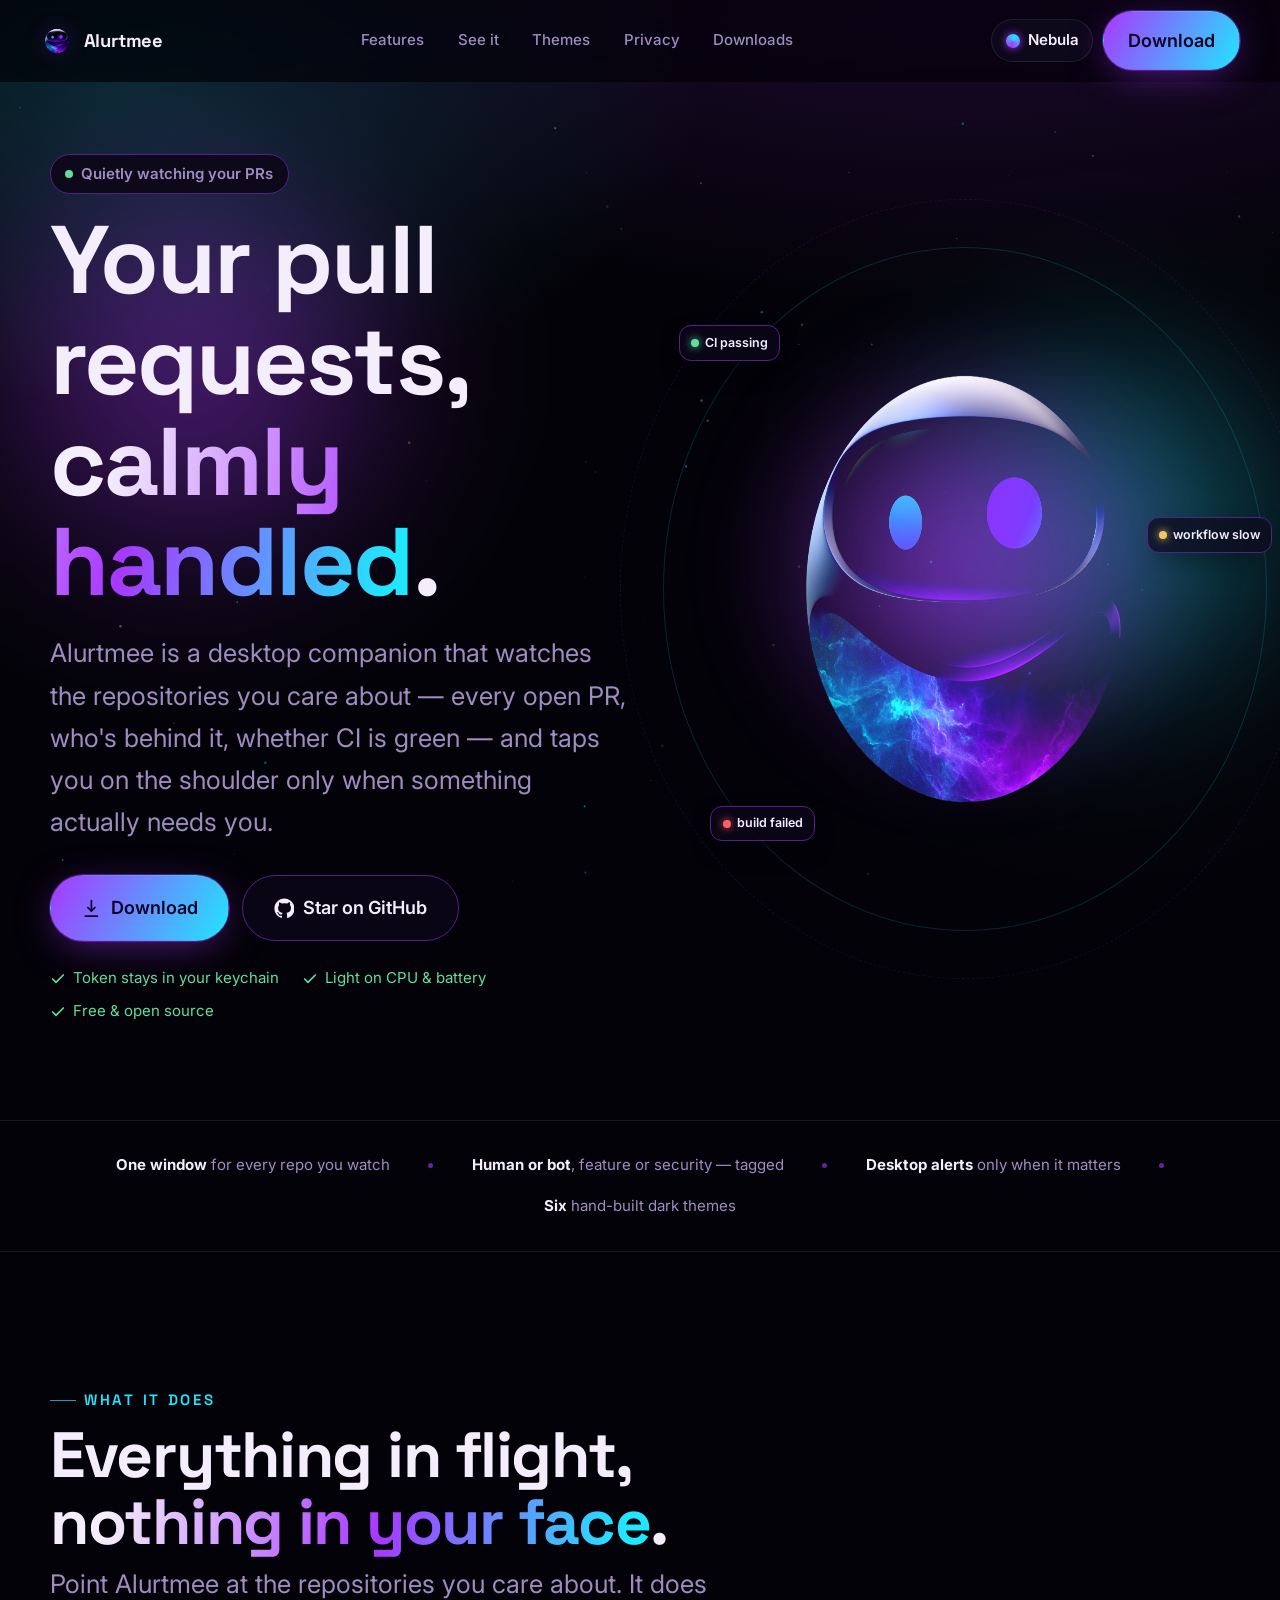
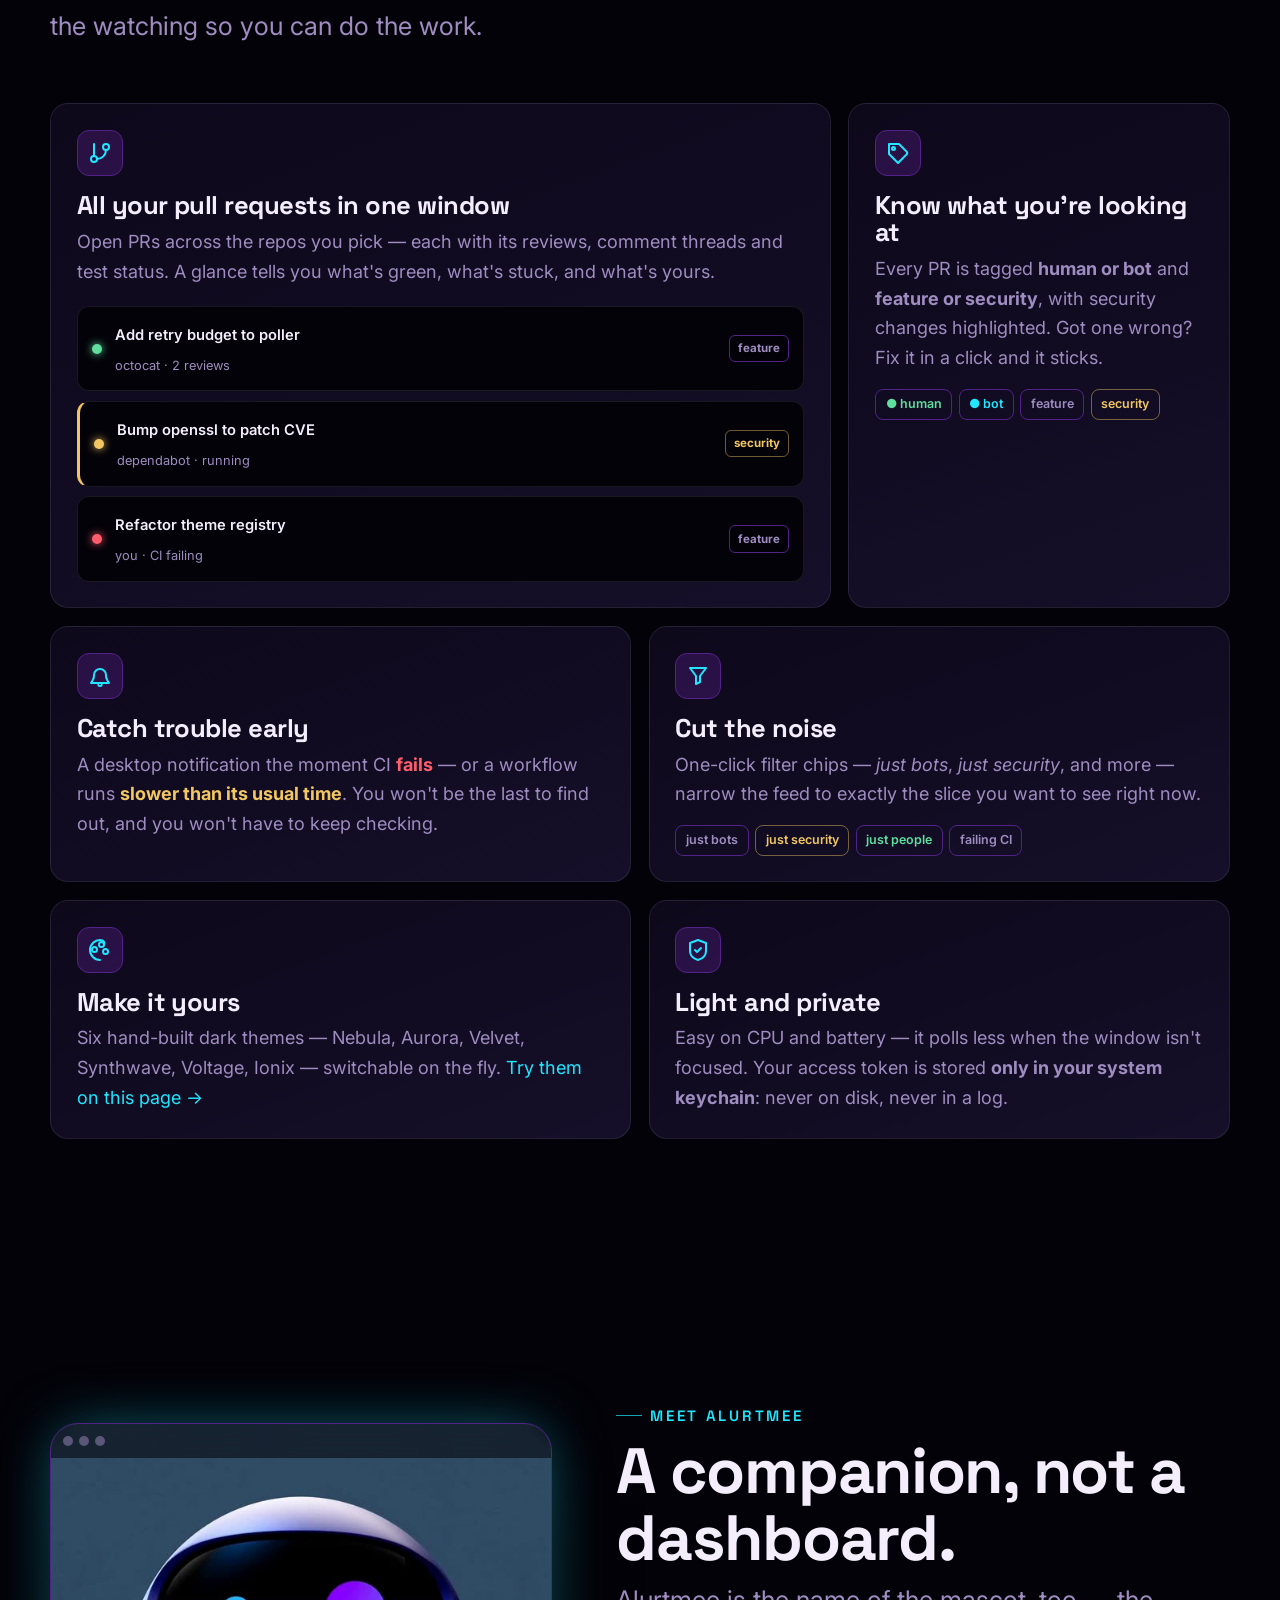
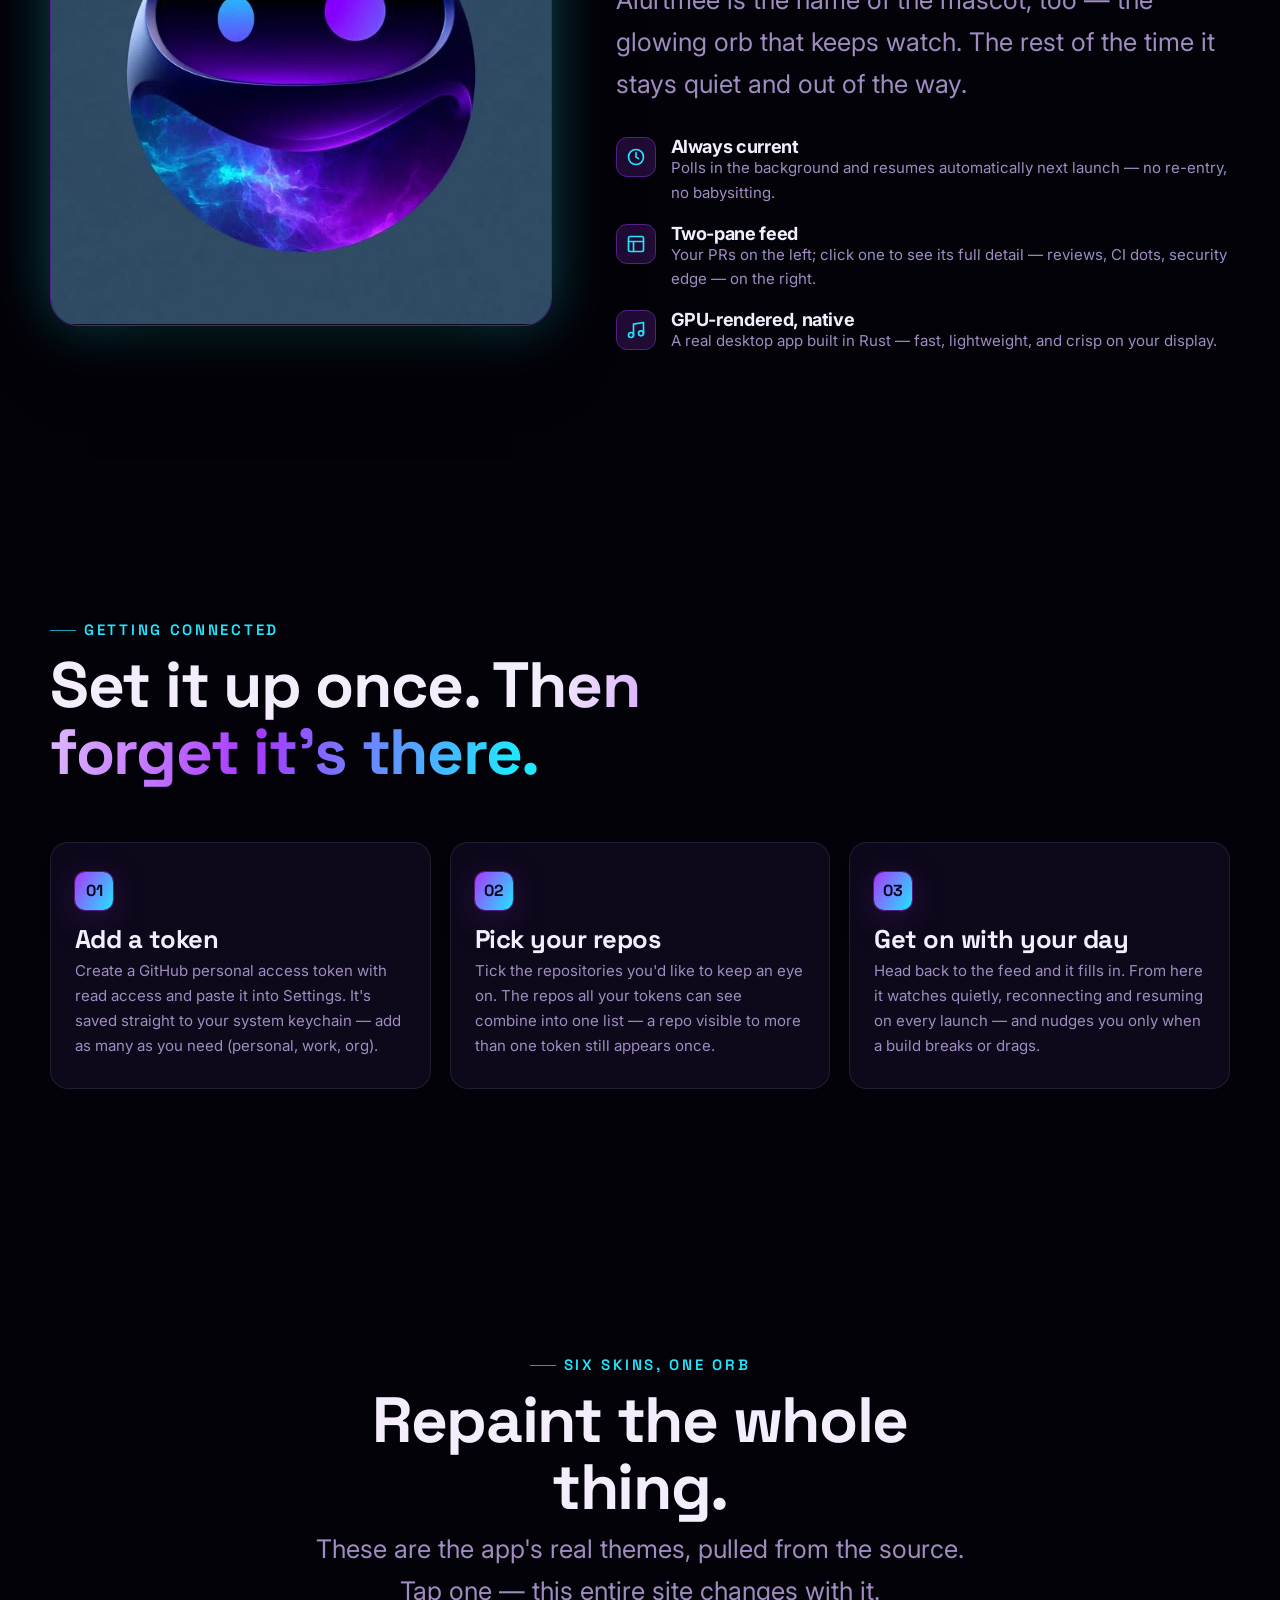
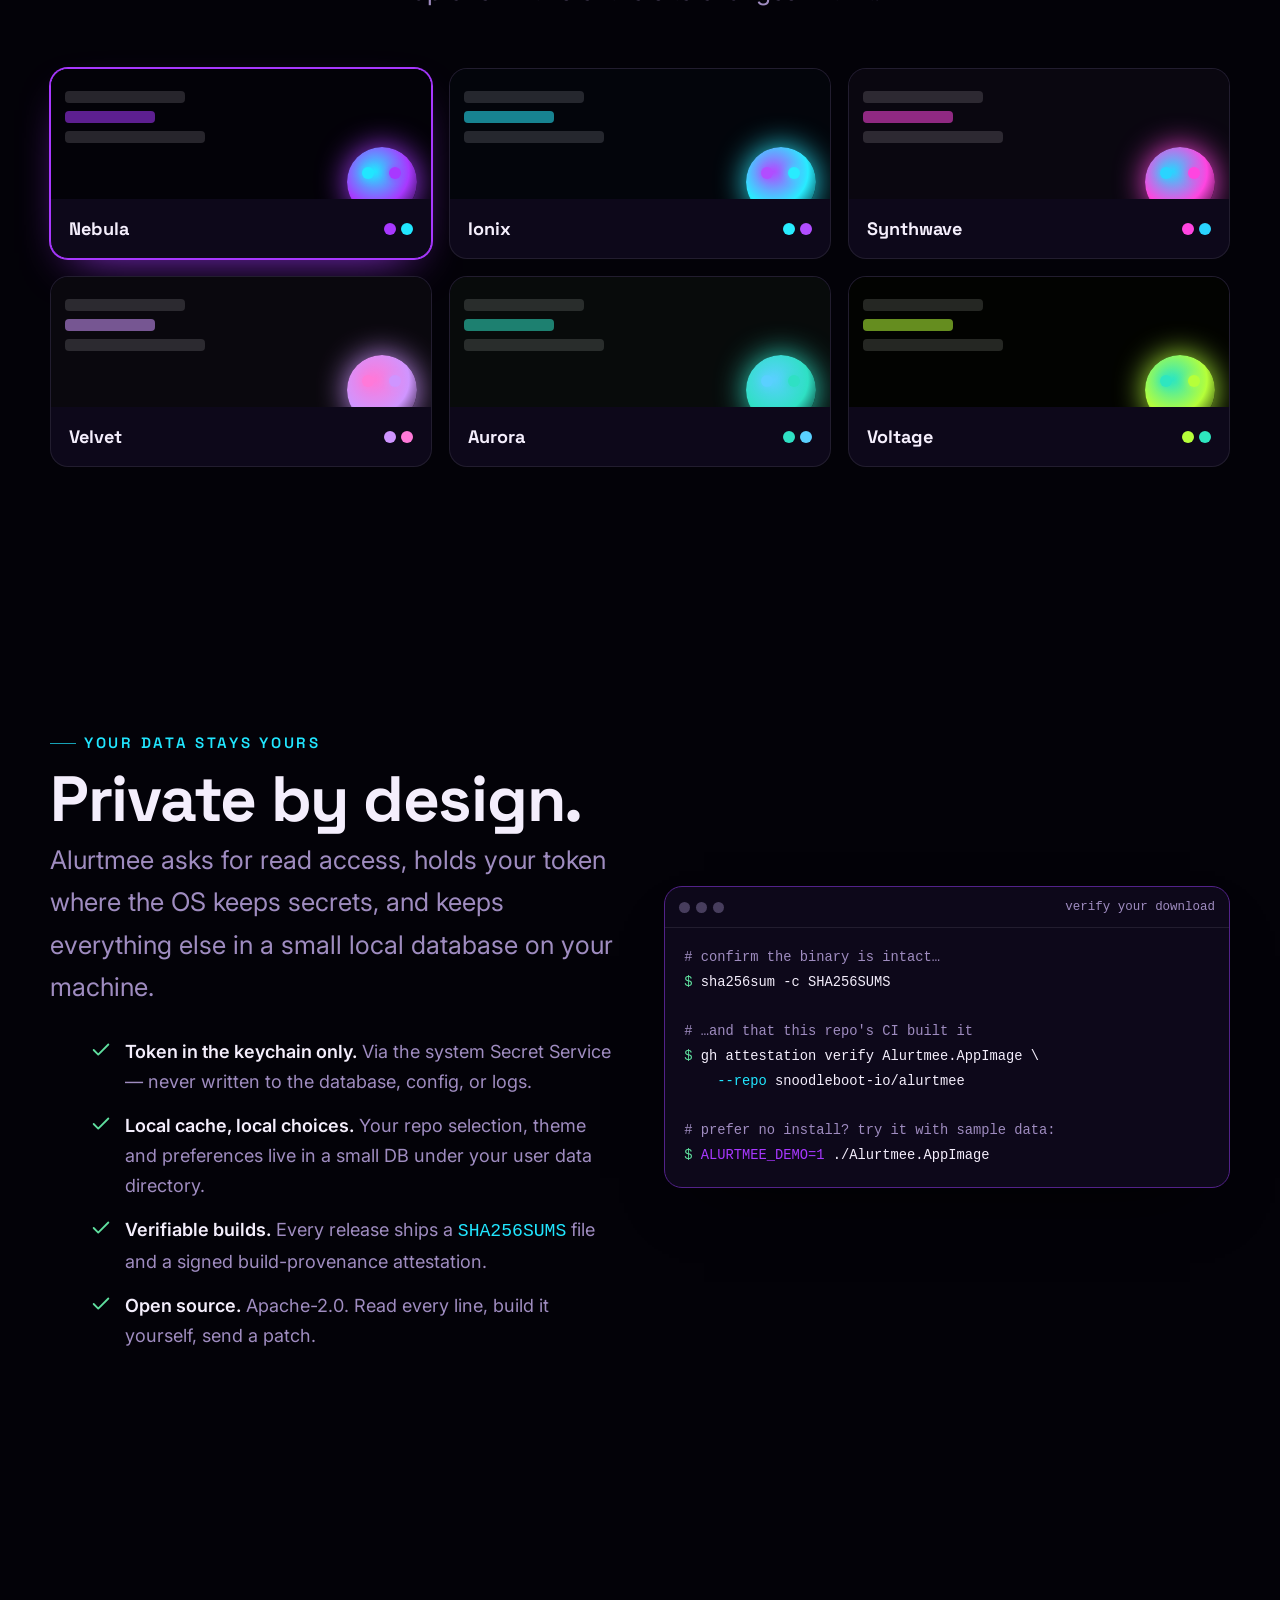
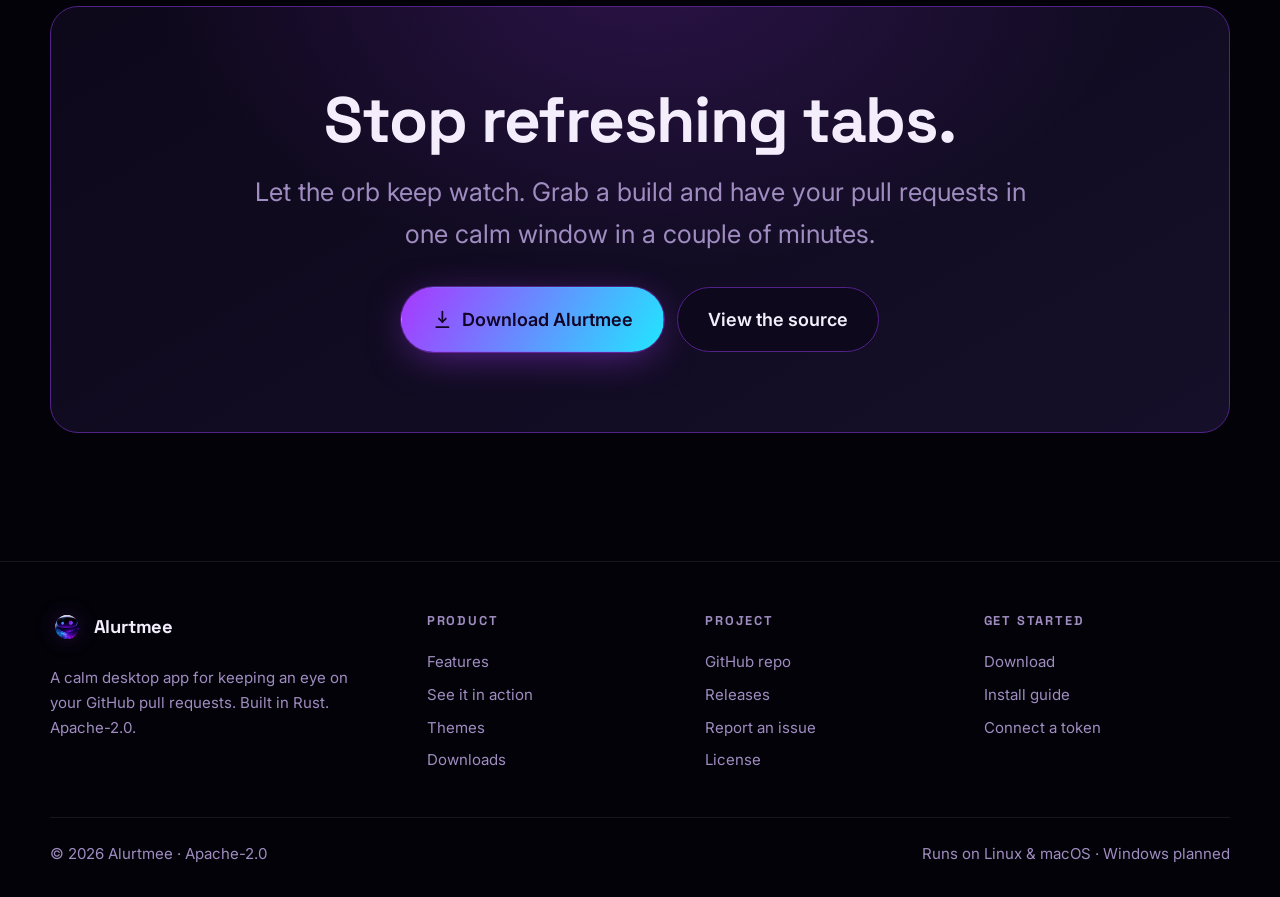
==== commit 4c2d96e7: "feat(ALRT-26): publish an unsigned universal macOS .dmg + advertise macOS on the site Turn the macOS" ====
--- a/docs/index.html
+++ b/docs/index.html
@@ -90,7 +90,7 @@
           <div class="hero-cta">
             <a class="btn btn-primary btn-lg" href="downloads.html">
               <svg viewBox="0 0 24 24" fill="none" stroke="currentColor" stroke-width="2" stroke-linecap="round" stroke-linejoin="round"><path d="M12 3v12"/><path d="m8 11 4 4 4-4"/><path d="M5 21h14"/></svg>
-              Download for Linux
+              Download
             </a>
             <a class="btn btn-ghost btn-lg" href="https://github.com/snoodleboot-io/alurtmee" target="_blank" rel="noopener">
               <svg viewBox="0 0 24 24" fill="currentColor"><path d="M12 .5C5.7.5.5 5.7.5 12c0 5.1 3.3 9.4 7.9 10.9.6.1.8-.2.8-.5v-2c-3.2.7-3.9-1.4-3.9-1.4-.5-1.3-1.3-1.7-1.3-1.7-1.1-.7.1-.7.1-.7 1.2.1 1.8 1.2 1.8 1.2 1 1.8 2.7 1.3 3.4 1 .1-.8.4-1.3.7-1.6-2.6-.3-5.3-1.3-5.3-5.8 0-1.3.5-2.3 1.2-3.1-.1-.3-.5-1.5.1-3.1 0 0 1-.3 3.3 1.2a11.5 11.5 0 0 1 6 0C17.3 4.6 18.3 5 18.3 5c.6 1.6.2 2.8.1 3.1.8.8 1.2 1.8 1.2 3.1 0 4.5-2.7 5.5-5.3 5.8.4.4.8 1.1.8 2.2v3.3c0 .3.2.6.8.5 4.6-1.5 7.9-5.8 7.9-10.9C23.5 5.7 18.3.5 12 .5Z"/></svg>
@@ -387,14 +387,14 @@
         </div>
         <div class="foot-col">
           <h4>Get started</h4>
-          <a href="downloads.html">Download for Linux</a>
+          <a href="downloads.html">Download</a>
           <a href="https://github.com/snoodleboot-io/alurtmee#installing" target="_blank" rel="noopener">Install guide</a>
           <a href="https://github.com/snoodleboot-io/alurtmee#getting-connected" target="_blank" rel="noopener">Connect a token</a>
         </div>
       </div>
       <div class="foot-bottom">
         <span>© <span data-year>2026</span> Alurtmee · Apache-2.0</span>
-        <span>Runs on Linux today · macOS &amp; Windows planned</span>
+        <span>Runs on Linux &amp; macOS · Windows planned</span>
       </div>
     </div>
   </footer>
--- a/docs/assets/css/styles.css
+++ b/docs/assets/css/styles.css
@@ -83,7 +83,7 @@
 /* ---- Reset -------------------------------------------------------------- */
 *, *::before, *::after { box-sizing: border-box; }
 * { margin: 0; }
-html { -webkit-text-size-adjust: 100%; scroll-behavior: smooth; }
+html { -webkit-text-size-adjust: 100%; scroll-behavior: smooth; overflow-x: clip; }
 @media (prefers-reduced-motion: reduce) {
   html { scroll-behavior: auto; }
   *, *::before, *::after { animation-duration: 0.001ms !important; animation-iteration-count: 1 !important; transition-duration: 0.001ms !important; }
@@ -497,4 +497,16 @@
   .bento, .theme-gallery, .foot-grid { grid-template-columns: 1fr; }
   .card.span-3, .card.span-2, .card.span-4, .card.feature { grid-column: span 1; }
   .hide-sm { display: none; }
-}
+
+  /* Keep the orb's orbital rings + chips inside the viewport (no horizontal overflow) */
+  .orb-stage { max-width: min(78vw, 360px); }
+  .orb-ring.r3 { display: none; }
+  .orb-ring.r2 { inset: -4%; }
+  .orb-chip.c1 { left: 0; }
+  .orb-chip.c2 { right: 0; }
+  .orb-chip.c3 { left: 4%; }
+
+  /* Comfortable touch targets (>=44px) for the collapsed menu + footer links */
+  .nav.open .nav-links a { padding: 0.85rem 0.75rem; font-size: var(--step-0); }
+  .foot-col a { padding: 0.55rem 0; }
+}
